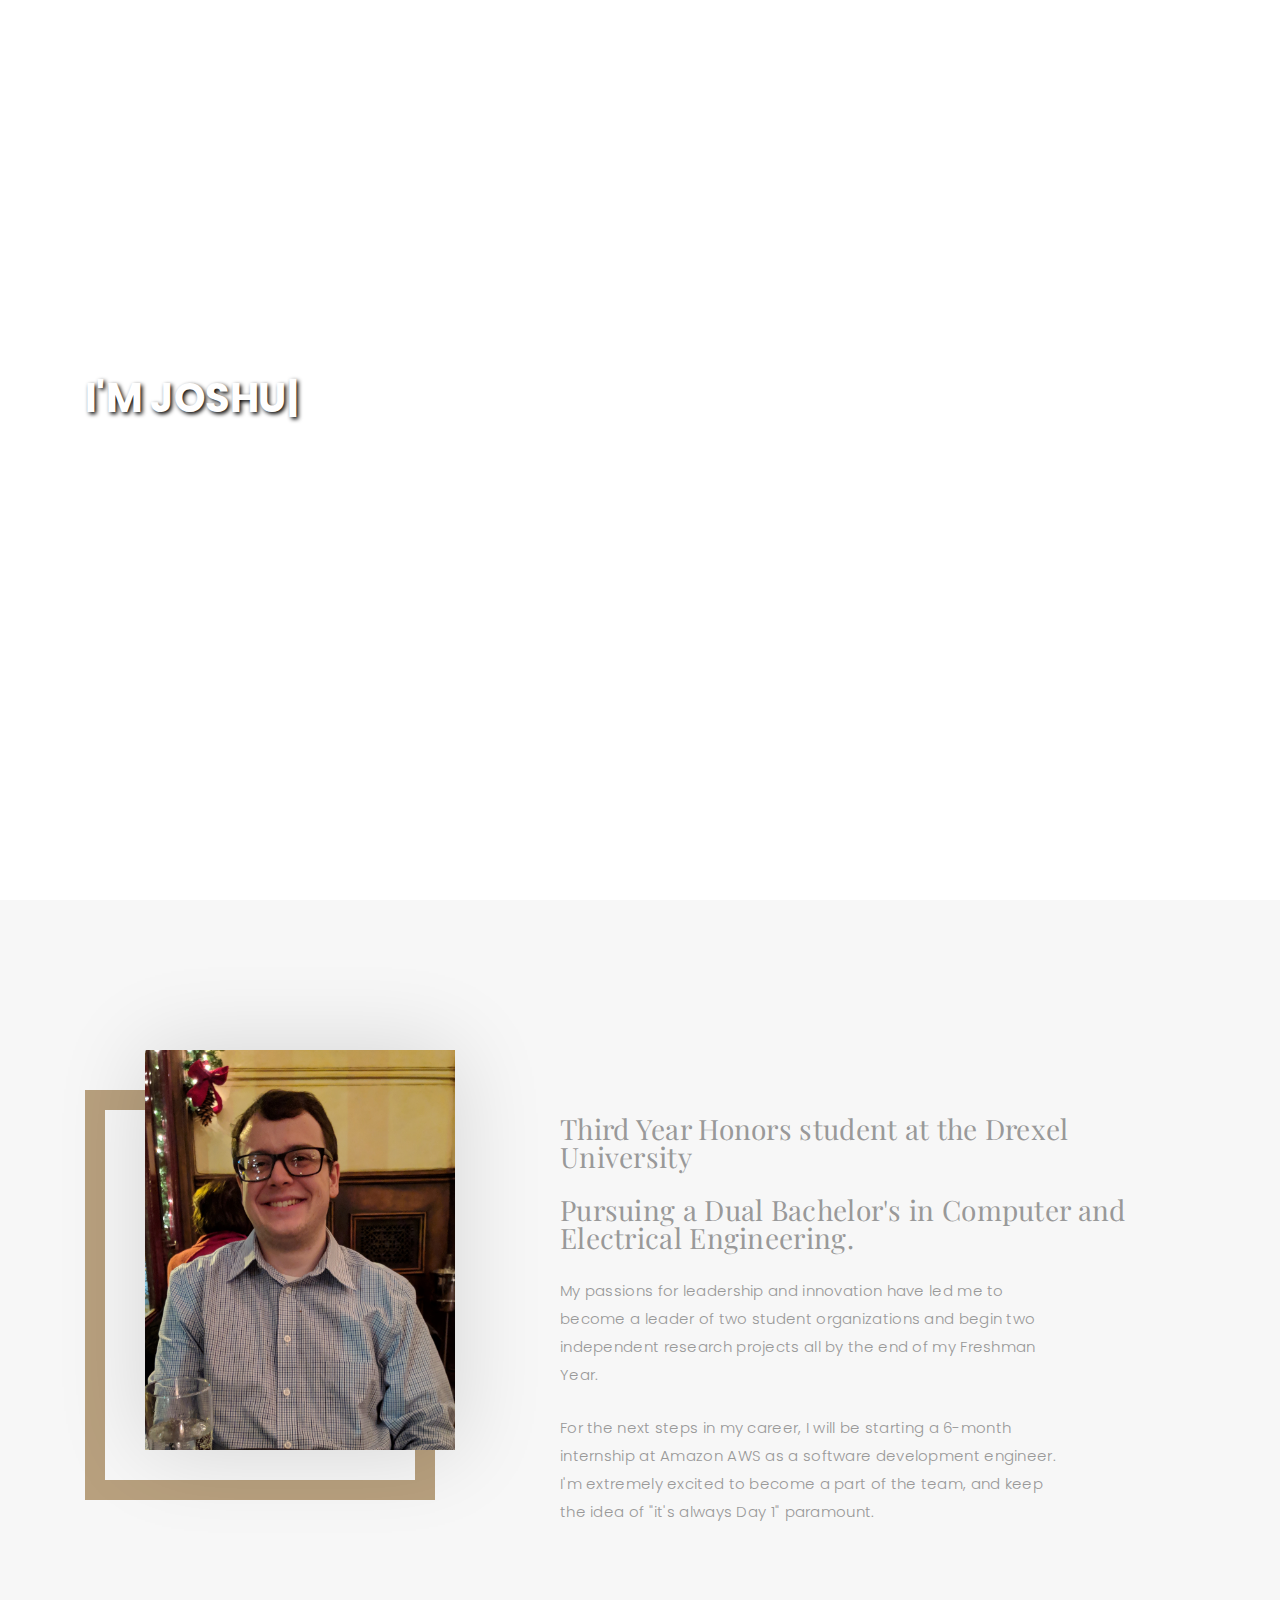
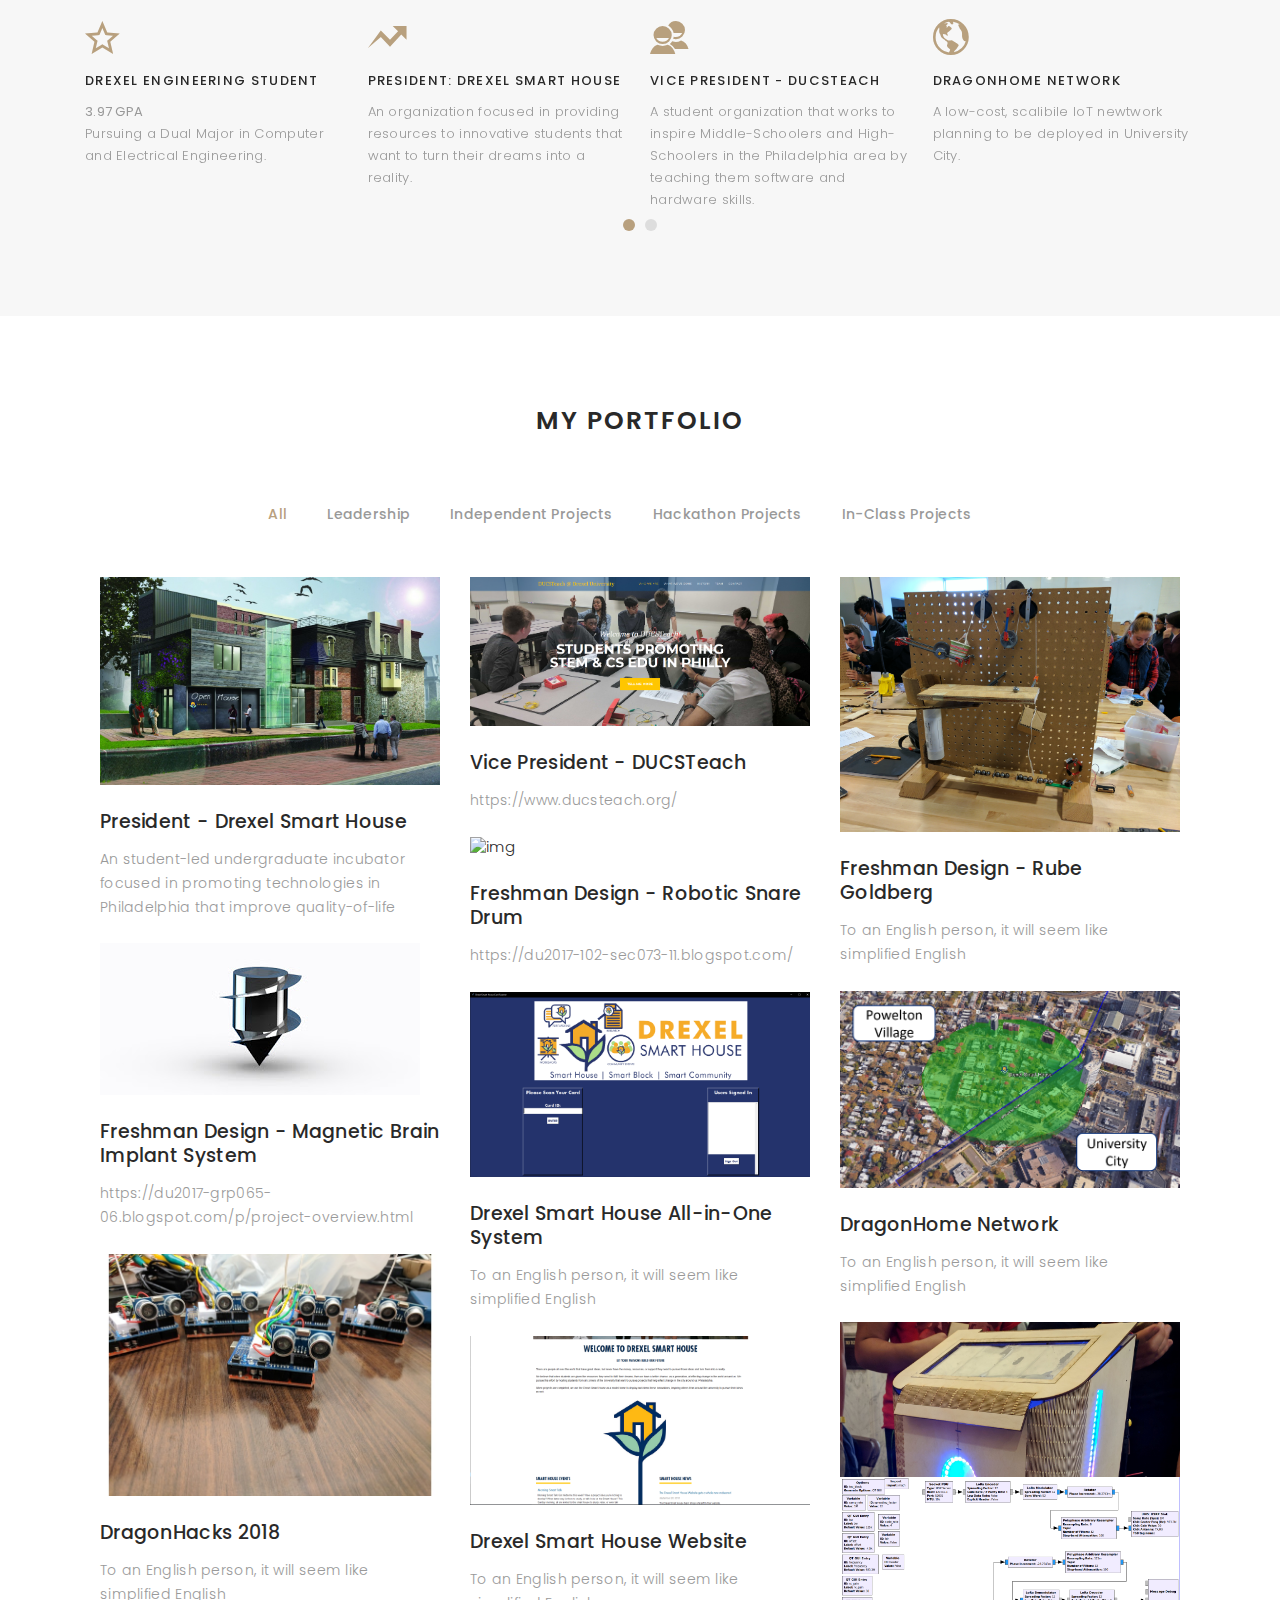
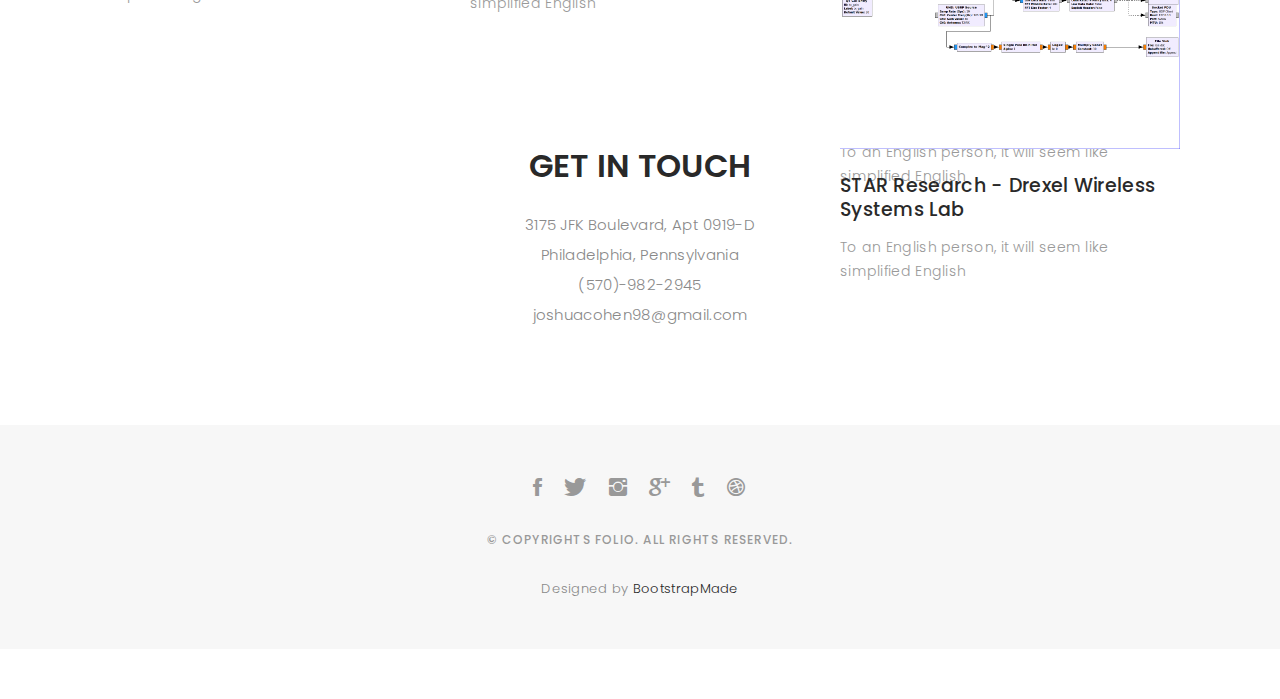
==== index.html @ a45c06d8 "Adding homepage and content" ====
<!DOCTYPE html>
<html lang="en">

<head>
  <!-- meta -->
  <meta charset="utf-8">
  <meta content="width=device-width, initial-scale=1.0" name="viewport">

  <title>Joshua Gabriel Cohen</title>
  <meta content="" name="keywords">
  <meta content="" name="description">

  <!-- Google Fonts -->
  <link href="https://fonts.googleapis.com/css?family=Poppins:300,300i,400,400i,500,500i,600,600i,700,700i|Playfair+Display:400,400i,700,700i,900,900i"
    rel="stylesheet">

  <!-- Bootstrap CSS File -->
  <link href="lib/bootstrap/css/bootstrap.min.css" rel="stylesheet">

  <!-- Libraries CSS Files -->
  <link href="lib/ionicons/css/ionicons.min.css" rel="stylesheet">
  <link href="lib/owlcarousel/assets/owl.carousel.min.css" rel="stylesheet">
  <link href="lib/magnific-popup/magnific-popup.css" rel="stylesheet">
  <link href="lib/hover/hover.min.css" rel="stylesheet">

  <!-- Main Stylesheet File -->
  <link href="css/style.css" rel="stylesheet">

  <!-- Responsive css -->
  <link href="css/responsive.css" rel="stylesheet">

  <!-- Favicon -->
  <link rel="shortcut icon" href="images/circle_profile.png">

  <!-- =======================================================
    Theme Name: Folio
    Theme URL: https://bootstrapmade.com/folio-bootstrap-portfolio-template/
    Author: BootstrapMade.com
    Author URL: https://bootstrapmade.com
  ======================================================= -->
</head>

<body>

  <!-- start section navbar -->
  <nav id="main-nav">
    <div class="row">
      <div class="container">

        <div class="logo">
          <a href="index.html"><img src="images/circle_profile.png" alt="logo"></a>
        </div>

        <div class="responsive"><i data-icon="m" class="ion-navicon-round"></i></div>

        <ul class="nav-menu list-unstyled">
          <li><a href="#header" class="smoothScroll">Home</a></li>
          <li><a href="#about" class="smoothScroll">About</a></li>
          <li><a href="#portfolio" class="smoothScroll">Portfolio</a></li>
          <li><a href="#contact" class="smoothScroll">Contact</a></li>
        </ul>

      </div>
    </div>
  </nav>
  <!-- End section navbar -->


  <!-- start section header -->
  <div id="header" class="home">

    <div class="container">
      <div class="header-content">
        <h1>I'm <span class="typed"></span></h1>
        <p>leader, developer, entrepreneur</p>

        <ul class="list-unstyled list-social">
          <li><a href="https://www.linkedin.com/in/joshuacohen98/"><i class="ion-social-linkedin"></i></a></li>
          <li><a href="https://github.com/jcohen98"><i class="ion-social-github"></i></a></li>
          <li><a href="https://github.com/DrexelSmartHouse"><i class="ion-social-github-outline"></i></a></li>
        </ul>
      </div>
    </div>
  </div>
  <!-- End section header -->


  <!-- start section about us -->
  <div id="about" class="paddsection">
    <div class="container">
      <div class="row justify-content-between">

        <div class="col-lg-4 ">
          <div class="div-img-bg">
            <div class="about-img">
              <img src="images/about.jpg" class="img-responsive" alt="me">
            </div>
          </div>
        </div>

        <div class="col-lg-7">
          <div class="about-descr">

            <p class="p-heading">Third Year Honors student at the Drexel University</p>
            <p class="p-heading">Pursuing a Dual Bachelor's in Computer and Electrical Engineering. </p>
            <p class="separator">My passions for leadership and innovation have led me to become a leader of
              two student organizations and begin two independent research
              projects all by the end of my Freshman Year. </p>
            <p class="separator">For the next steps in my career, I will be starting a 6-month internship at Amazon AWS
              as a software development engineer. I'm extremely excited to become a part of the team, and keep the idea
              of "it's always Day 1" paramount.</p>

          </div>
        </div>
      </div>
    </div>
  </div>
  <!-- end section about us -->


  <!-- start section services -->
  <div id="services">
    <div class="container">

      <div class="services-carousel owl-theme">

        <div class="services-block">

          <i class="ion-android-star-outline"></i>
          <span>Drexel Engineering Student</span>
          <p class="separator"><strong>3.97 GPA</strong></p>
          <p class="separator">Pursuing a Dual Major in Computer and Electrical Engineering.</p>

        </div>

        <div class="services-block">

          <i class="ion-arrow-graph-up-right"></i>
          <span>President: Drexel Smart House</span>
          <p class="separator">An organization focused in providing resources to innovative students that want to turn
            their dreams into a reality. </p>

        </div>

        <div class="services-block">

          <i class="ion-android-contacts"></i>
          <span>Vice President - DUCSTeach</span>
          <p class="separator">A student organization that works to inspire Middle-Schoolers and High-Schoolers in the
            Philadelphia area by teaching them software and hardware skills.</p>

        </div>

        <div class="services-block">

          <i class="ion-android-globe"></i>
          <span>DragonHome Network</span>
          <p class="separator">A low-cost, scalibile IoT newtwork planning to be deployed in University City.</p>

        </div>

        <div class="services-block">

          <i class="ion-android-cloud-outline"></i>
          <span>Next Co-op: Amazon AWS</span>
          <p class="separator">Over the next six months, I plan to work on tools and services at Amazon AWS.</p>

        </div>



        <div class="services-block">

          <i class="ion-android-call"></i>
          <span>Past Co-op: Comcast</span>
          <p class="separator">I worked at Comcast Smart Network Platform as a Software Development and Automation
            Engineer for my first co-op experience.</p>

        </div>

      </div>

    </div>

  </div>
  <!-- end section services -->


  <!-- start section portfolio -->
  <div id="portfolio" class="text-left paddsection">

    <div class="container">
      <div class="section-title text-center">
        <h2>My Portfolio</h2>
      </div>
    </div>

    <div class="container">
      <div class="row">
        <div class="col-md-12">

          <div class="portfolio-list text-center">

            <ul class="nav list-unstyled" id="portfolio-flters">
              <li class="filter filter-active" data-filter=".all">all</li>
              <li class="filter" data-filter=".leadership">leadership</li>
              <li class="filter" data-filter=".independent">independent projects</li>
              <li class="filter" data-filter=".hackathon">hackathon projects</li>
              <li class="filter" data-filter=".inclass">in-class projects</li>
            </ul>

          </div>
        </div>
      </div>
    </div>
    <div class="container">
      <div class="journal-block jblock">
        <div class="grid-sizer col-lg-4"></div>
        <div class="col-lg-4 jinfo leadership all">
          <div class="journal-info">
            <a href="portfolio/blog-single.html"><img src="images/portfolio/dshouse_vision.jpg" class="img-responsive" alt="img"></a>

            <div class="journal-txt">
              <h4><a href="blog-single.html">President - Drexel Smart House</a></h4>
              <p class="separator">An student-led undergraduate incubator focused in promoting technologies in
                Philadelphia that improve quality-of-life
              </p>
            </div>
          </div>
        </div>
        <div class="col-lg-4 jinfo leadership all">
          <div class="journal-info">
            <a href="blog-single.html"><img src="images/portfolio/ducsteach.png" class="img-responsive" alt="img"></a>

            <div class="journal-txt">
              <h4><a href="#blog-single.html">Vice President - DUCSTeach</a></h4>
              <p class="separator">https://www.ducsteach.org/
              </p>
            </div>
          </div>
        </div>
        <div class="col-lg-4 jinfo inclass all">
          <div class="journal-info">
            <a href="blog-single.html"><img src="images/portfolio/rube_goldberg.jpg" class="img-responsive" alt="img"></a>

            <div class="journal-txt">
              <h4><a href="blog-single.html">Freshman Design - Rube Goldberg</a></h4>
              <p class="separator">To an English person, it will seem like simplified English
              </p>
            </div>
          </div>
        </div>
        <div class="col-lg-4 jinfo inclass all">
          <div class="journal-info">
            <a href="blog-single.html"><img src="images/portfolio/drexel_drum.jpg" class="img-responsive" alt="img"></a>

            <div class="journal-txt">
              <h4><a href="#blog-single.html">Freshman Design - Robotic Snare Drum</a></h4>
              <p class="separator">https://du2017-102-sec073-11.blogspot.com/
              </p>
            </div>
          </div>
        </div>
        <div class="col-lg-4 jinfo inclass all">
          <div class="journal-info">
            <a href="blog-single.html"><img src="images/portfolio/mag_implant.jpg" class="img-responsive" alt="img"></a>

            <div class="journal-txt">
              <h4><a href="blog-single.html">Freshman Design - Magnetic Brain Implant System</a></h4>
              <p class="separator">https://du2017-grp065-06.blogspot.com/p/project-overview.html
              </p>
            </div>
          </div>
        </div>
        <div class="col-lg-4 jinfo independent all">
          <div class="journal-info">
            <a href="blog-single.html"><img src="images/portfolio/dhome_network.png" class="img-responsive" alt="img"></a>

            <div class="journal-txt">
              <h4><a href="blog-single.html">DragonHome Network</a></h4>
              <p class="separator">To an English person, it will seem like simplified English
              </p>
            </div>
          </div>
        </div>
        <div class="col-lg-4 jinfo independent all">
          <div class="journal-info">
            <a href="blog-single.html"><img src="images/portfolio/dsh_system.png" class="img-responsive" alt="img"></a>

            <div class="journal-txt">
              <h4><a href="blog-single.html">Drexel Smart House All-in-One System</a></h4>
              <p class="separator">To an English person, it will seem like simplified English
              </p>
            </div>
          </div>
        </div>
        <div class="col-lg-4 jinfo hackathon independent all">
          <div class="journal-info">
            <a href="blog-single.html"><img src="images/portfolio/sight_unseen.jpg" class="img-responsive" alt="img"></a>

            <div class="journal-txt">
              <h4><a href="blog-single.html">DragonHacks 2018</a></h4>
              <p class="separator">To an English person, it will seem like simplified English
              </p>
            </div>
          </div>
        </div>
        <div class="col-lg-4 jinfo hackathon independent all">
          <div class="journal-info">
            <a href="blog-single.html"><img src="images/portfolio/backpak.jpg" class="img-responsive" alt="img"></a>

            <div class="journal-txt">
              <h4><a href="blog-single.html">PennApps 2018</a></h4>
              <p class="separator">To an English person, it will seem like simplified English
              </p>
            </div>
          </div>
        </div>
        <div class="col-lg-4 jinfo independent all">
          <div class="journal-info">
            <a href="blog-single.html"><img src="images/portfolio/dsh_website.png" class="img-responsive" alt="img"></a>

            <div class="journal-txt">
              <h4><a href="blog-single.html">Drexel Smart House Website</a></h4>
              <p class="separator">To an English person, it will seem like simplified English
              </p>
            </div>
          </div>
        </div>
        <div class="col-lg-4 jinfo independent all">
          <div class="journal-info">
            <a href="blog-single.html"><img src="images/portfolio/gnuradio.png" class="img-responsive" alt="img"></a>

            <div class="journal-txt">
              <h4><a href="blog-single.html">STAR Research - Drexel Wireless Systems Lab</a></h4>
              <p class="separator">To an English person, it will seem like simplified English
              </p>
            </div>
          </div>
        </div>
      </div>
    </div>
    <!-- End section portfolio -->

    <!-- start sectoion contact -->
    <div id="contact" class="paddsection">
      <div class="container">
        <div class="row">
          <div class="col-lg-12">
            <div class="contact-contact text-center">

              <h2 class="mb-30">GET IN TOUCH</h2>

              <ul class="contact-details">
                <li><span>3175 JFK Boulevard, Apt 0919-D</span></li>
                <li><span>Philadelphia, Pennsylvania</span></li>
                <li><span>(570)-982-2945</span></li>
                <li><span>joshuacohen98@gmail.com</span></li>
              </ul>

            </div>
          </div>
        </div>
      </div>
    </div>
    <!-- start sectoion contact -->


    <!-- start section footer -->
    <div id="footer" class="text-center">
      <div class="container">
        <div class="socials-media text-center">

          <ul class="list-unstyled">
            <li><a href="#"><i class="ion-social-facebook"></i></a></li>
            <li><a href="#"><i class="ion-social-twitter"></i></a></li>
            <li><a href="#"><i class="ion-social-instagram"></i></a></li>
            <li><a href="#"><i class="ion-social-googleplus"></i></a></li>
            <li><a href="#"><i class="ion-social-tumblr"></i></a></li>
            <li><a href="#"><i class="ion-social-dribbble"></i></a></li>
          </ul>

        </div>

        <p>&copy; Copyrights Folio. All rights reserved.</p>

        <div class="credits">
          <!--
          All the links in the footer should remain intact.
          You can delete the links only if you purchased the pro version.
          Licensing information: https://bootstrapmade.com/license/
          Purchase the pro version with working PHP/AJAX contact form: https://bootstrapmade.com/buy/?theme=Folio
        -->
          Designed by <a href="https://bootstrapmade.com/">BootstrapMade</a>
        </div>

      </div>
    </div>
    <!-- End section footer -->

    <!-- JavaScript Libraries -->
    <script src="lib/jquery/jquery.min.js"></script>
    <script src="lib/jquery/jquery-migrate.min.js"></script>
    <script src="lib/bootstrap/js/bootstrap.bundle.min.js"></script>
    <script src="lib/typed/typed.js"></script>
    <script src="lib/owlcarousel/owl.carousel.min.js"></script>
    <script src="lib/magnific-popup/magnific-popup.min.js"></script>
    <script src="lib/isotope/isotope.pkgd.min.js"></script>

    <!-- Contact Form JavaScript File -->
    <script src="contactform/contactform.js"></script>

    <!-- Template Main Javascript File -->
    <script src="js/main.js"></script>

</body>

</html>
---- css/style.css ----
/*
  Theme Name: Folio
  Theme URL: https://bootstrapmade.com/folio-bootstrap-portfolio-template/
  Author: BootstrapMade.com
  Author URL: https://bootstrapmade.com
*/

/*  General Styling
/*-----------------------------------------------------------------------------------*/

body {
  background: #ffffff;
  color: #898989;
  font-family: 'Poppins', helvetica;
  font-size: 15px;
  font-weight: 300;
  line-height: 20px;
  letter-spacing: 0.02em;
  overflow-x: hidden;
  margin: 0 auto;
  padding: 0;
  -moz-box-sizing: border-box;
  -ms-box-sizing: border-box;
  -o-box-sizing: border-box;
  -webkit-box-sizing: border-box;
  box-sizing: border-box;
}

h1, h2, h3, h4, h5, h6 {
  margin: 0;
}

h2 {
  color: #292929;
  font-weight: 600;
}

h4 {
  color: #292929;
  font-size: 14px;
  font-weight: 600;
}

a {
  color: #292929;
  text-decoration: none !important;
  -moz-transition: all 0.5s ease-in-out 0s;
  -ms-transition: all 0.5s ease-in-out 0s;
  -o-transition: all 0.5s ease-in-out 0s;
  -webkit-transition: all 0.5s ease-in-out 0s;
  transition: all 0.5s ease-in-out 0s;
}

a:hover {
  -moz-transition: all 0.5s ease-in-out 0s;
  -ms-transition: all 0.5s ease-in-out 0s;
  -o-transition: all 0.5s ease-in-out 0s;
  -webkit-transition: all 0.5s ease-in-out 0s;
  transition: all 0.5s ease-in-out 0s;
}

a:hover, a:focus {
  color: #b8a07e;
  text-decoration: underline;
}

nav ul li a {
  padding: 2px 0 0 0;
  position: relative;
  display: block;
  font-size: 12px;
  color: #999999;
  letter-spacing: 0.1em;
  font-weight: 500;
  line-height: 14px;
  text-transform: uppercase;
  -moz-transition: all 0.5s ease-in-out 0s;
  -ms-transition: all 0.5s ease-in-out 0s;
  -o-transition: all 0.5s ease-in-out 0s;
  -webkit-transition: all 0.5s ease-in-out 0s;
  transition: all 0.5s ease-in-out 0s;
}

p {
  margin: 25px 0;
  padding: 0;
  font-size: 15px;
  color: #999999;
  line-height: 28px;
}

::-moz-selection {
  background: #b8a07e;
  color: #fff;
}

::selection {
  background: #b8a07e;
  color: #fff;
}

.btn {
  background: #333;
  border: medium none;
  border-radius: 0;
  color: #fff;
  font-size: 12px;
  height: 50px;
  line-height: 50px;
  padding: 0 30px;
  text-transform: uppercase;
}

.btn:hover, .btn:focus {
  color: #fff;
}

.padDiv {
  padding: 30px 20px;
}

.section-title {
  margin-bottom: 70px;
}

.section-title h2 {
  font-size: 25px;
  letter-spacing: 2px;
  text-transform: uppercase;
}

.form-control {
  background-color: transparent;
  border: 1px solid #999;
  border-radius: 0;
  color: #999999;
  font-size: 12px;
  font-weight: 500;
  height: 50px;
  letter-spacing: 0.1em;
  padding-left: 10px;
  margin: 0 0 25px 0;
  line-height: 14px;
  text-transform: uppercase;
}

.form-control:focus {
  box-shadow: none;
  outline: 0 none;
}

.paddsection {
  padding-top: 90px;
  padding-bottom: 90px;
}

.paddsections {
  padding-top: 90px;
  padding-bottom: 90px !important;
}

.hvr-shutter-in-horizontal::before {
  background: #333;
}

.hvr-shutter-in-horizontal:hover {
  background: #b8a07e;
}

.mb-30 {
  margin-bottom: 30px;
}

/*-----------------------------------------------------------------------------------*/
/*  Navbar Top
/*-----------------------------------------------------------------------------------*/

nav {
  position: fixed;
  background: #fff;
  z-index: 1000;
  width: 100%;
  padding: 20px;
  display: none;
  -webkit-box-shadow: 0px 2px 92px 0px rgba(0, 0, 0, 0.18);
  -moz-box-shadow: 0px 2px 92px 0px rgba(0, 0, 0, 0.18);
  box-shadow: 0px 2px 92px 0px rgba(0, 0, 0, 0.18);
}

.nav-menu {
  float: right;
  line-height: 32px;
  margin-bottom: 0;
  padding-top: 16px;
}

nav ul li {
  float: left;
  margin-right: 15px;
  font-family: 'Poppins', sans-serif;
  font-size: 14px;
  margin-left: 40px;
}

nav ul li a {
  padding: 2px 0 0 0;
  position: relative;
  display: block;
  font-size: 14px;
  color: #999999;
  font-family: 'Poppins', helvetica;
  font-weight: 500;
  line-height: 16px;
  text-transform: uppercase;
  letter-spacing: 0.02em;
  text-transform: capitalize;
}

.logo {
  float: left;
}

.logo img {
  width: 50px;
  height: 50px;
}

.responsive {
  display: none;
  font-size: 23px;
}

.active {
  color: #afafaf;
}

/*----------------------------------------------------------------------------------*/
/*  Header
/*-----------------------------------------------------------------------------------*/

#header {
  background: url("../images/luncheon1.jpg") repeat scroll center center / cover;
  height: 100vh;
  width: 100%;
}


#header .header-content {
  height: 100vh;
  text-align: left;
  width: 100%;
  display: flex;
  justify-content: center;
  flex-direction: column;
}

.header-content h1 {
  font-size: 40px;
  font-weight: 700;
  margin-bottom: 10px;
  text-transform: uppercase;
  color: #fff;
  text-shadow: 2px 2px 4px #000000;
}

.header-content p {
  font-size: 13px;
  letter-spacing: 5px;
  margin-top: 0;
  margin-bottom: 30px;
  text-transform: capitalize;
  color: #fff;
  font-weight: 500;
}

.header-content .list-social li {
  float: left;
  margin-right: 20px;
}

.header-content .list-social li i {
  color: #fff;
  font-size: 15px;
}

/*-----------------------------------------------------------------------------------*/
/*  Aout-us
/*-----------------------------------------------------------------------------------*/

#about {
  width: 100%;
  height: auto;
  background: #f7f7f7;
  padding-top: 190px;
}

#about .div-img-bg {
  padding-bottom: 30px;
  border: 20px solid #b8a07e;
}

#about .div-img-bg .about-img img {
  width: 100%;
  box-shadow: 0px 0px 85px 0px rgba(0, 0, 0, 0.14);
  margin-top: -60px;
  margin-left: 40px;
  height: 400px;
  object-fit: cover;
}

#about .about-descr .p-heading {
  font-family: 'Playfair Display', serif;
  font-size: 28px;
  text-align: left;
}

#about .about-descr .separator {
  max-width: 80%;
  margin-bottom: 0;
  text-align: left;
}

/*-----------------------------------------------------------------------------------*/
/*   Services
/*-----------------------------------------------------------------------------------*/

#services {
  background: #f7f7f7;
  position: relative;
  padding-bottom: 80px;
}

.owl-item {
  float: left;
}
.services-block span {
  margin: 10px 0;
  position: relative;
  font-size: 13px;
  color: #292929;
  letter-spacing: 0.1em;
  font-weight: 500;
  text-transform: uppercase;
  display: block;
}

.services-block .separator {
  margin: 0;
  font-size: 13px;
  line-height: 22px;
}

.services-block i {
  font-size: 44px;
  color: #b8a07e;
  line-height: 44px;
}


.services-carousel  .owl-stage-outer {
  overflow: hidden;
}

.services-carousel .owl-dots {
  margin-top: 5px;
  text-align: center;
}

.services-carousel .owl-dot {
  display: inline-block;
  margin: 0 5px;
  width: 12px !important;
  height: 12px !important;
  border-radius: 50%;
  border: 0;
  padding: 0 !important;
  background-color: #ddd;
  cursor: pointer;
}

.services-carousel .owl-dot.active {
  background-color: #b8a07e;
}

.owl-nav {
  display: none;
}


/*-----------------------------------------------------------------------------------*/
/*  Portfolio
/*-----------------------------------------------------------------------------------*/

#portfolio {
  position: relative;
  padding-bottom: 50px;
}

#portfolio .portfolio-list {
  margin-bottom: 50px;
}

#portfolio .portfolio-list .nav {
  display: inline-block;
  margin: 0;
}

#portfolio .portfolio-list .nav li {
  margin: 0 40px 0 0;
  float: left;
  font-size: 14px;
  color: #999999;
  line-height: 16px;
  cursor: pointer;
  font-family: 'Poppins', helvetica;
  font-weight: 500;
  letter-spacing: 0.02em;
  text-transform: capitalize;
  -moz-transition: all 0.5s ease-in-out 0s;
  -ms-transition: all 0.5s ease-in-out 0s;
  -o-transition: all 0.5s ease-in-out 0s;
  -webkit-transition: all 0.5s ease-in-out 0s;
  transition: all 0.5s ease-in-out 0s;
}

#portfolio .portfolio-list .nav li:hover, #portfolio .portfolio-list .nav li.filter-active  {
  color: #b8a07e;
  -moz-transition: all 0.5s ease-in-out 0s;
  -ms-transition: all 0.5s ease-in-out 0s;
  -o-transition: all 0.5s ease-in-out 0s;
  -webkit-transition: all 0.5s ease-in-out 0s;
  transition: all 0.5s ease-in-out 0s;
}

#portfolio .portfolio-container {
  display: inline-block;
  margin-bottom: 50px;
  width: 100%;
}

.portfolio-thumbnail {
  margin-bottom: 30px;
  overflow: hidden;
  min-height: 260px;
}

.portfolio-thumbnail img {
  max-width: 100%;
}

/*-----------------------------------------------------------------------------------*/
/*  Journal
/*-----------------------------------------------------------------------------------*/

#journal,  #journal-blog {
  height: auto;
  width: 100%;
  background: #f7f7f7;
  padding-bottom: 60px;
  position: relative;
}

#journal-blog {
  background: #fff;
  padding-bottom: 30px;
}

#journal .journal-block {
  display: inline-block;
  height: auto;
  width: 100%;
}

#journal .journal-block .journal-info {
  position: relative;
}

.journal-block .journal-info img {
  max-width: 100%;
}

.journal-block .journal-info .journal-txt {
  padding: 25px 0px;
  position: relative;
}

.journal-block .journal-info .journal-txt h4 a {
  display: block;
  font-size: 19px;
  line-height: 24px;
  margin: 0 0 13px 0;
  font-weight: 500;
  color: #292929;
  -moz-transition: all 0.5s ease-in-out 0s;
  -ms-transition: all 0.5s ease-in-out 0s;
  -o-transition: all 0.5s ease-in-out 0s;
  -webkit-transition: all 0.5s ease-in-out 0s;
  transition: all 0.5s ease-in-out 0s;
}

.journal-block .journal-info .journal-txt h4 a:hover {
  color: #b8a07e;
  -moz-transition: all 0.5s ease-in-out 0s;
  -ms-transition: all 0.5s ease-in-out 0s;
  -o-transition: all 0.5s ease-in-out 0s;
  -webkit-transition: all 0.5s ease-in-out 0s;
  transition: all 0.5s ease-in-out 0s;
}

.journal-block .journal-info .journal-txt p {
  margin: 0;
  font-size: 14px;
  line-height: 24px;
}

/*-----------------------------------------------------------------------------------*/
/*  Contact
/*-----------------------------------------------------------------------------------*/

#contact {
  height: auto;
  width: 100%;
}

.contact-details {
  list-style: none;
  margin: 0;
  padding: 0;
}

.contact-details li {
  padding-bottom: 10px;
}

#contact input, #contact textarea {
  width: 100%;
}


#contact  #sendmessage {
  color: #18d26e;
  border: 1px solid #18d26e;
  display: none;
  text-align: center;
  padding: 15px;
  font-weight: 600;
  margin: 15px;
}

#contact  #errormessage {
  color: red;
  display: none;
  border: 1px solid red;
  text-align: center;
  padding: 15px;
  font-weight: 600;
  margin: 15px;
}

#contact #sendmessage.show, #contact #errormessage.show, #contact .show {
  display: block;
}

#contact .validation {
  color: red;
  display: none;
  margin: 0 0 20px;
  font-weight: 400;
  font-size: 13px;
}

/*-----------------------------------------------------------------------------------*/
/*  Footer
/*-----------------------------------------------------------------------------------*/

#footer {
  background: #f7f7f7;
  padding-top: 50px;
  padding-bottom: 50px;
}

#footer .socials-media {
  width: 100%;
}

#footer .socials-media ul {
  display: inline-block;
  float: none;
  margin: 0 0 20px 0;
}

#footer .socials-media ul li {
  float: left;
  margin-left: 10px;
  margin-right: 10px;
}

#footer .socials-media ul li a {
  font-size: 24px;
  color: #999;
  letter-spacing: 0.1em;
  font-weight: 500;
  background: transparent;
  text-transform: uppercase;
  -moz-transition: all 0.5s ease-in-out 0s;
  -ms-transition: all 0.5s ease-in-out 0s;
  -o-transition: all 0.5s ease-in-out 0s;
  -webkit-transition: all 0.5s ease-in-out 0s;
  transition: all 0.5s ease-in-out 0s;
}

#footer .socials-media ul li a:hover {
  color: #b8a07e;
  -moz-transition: all 0.5s ease-in-out 0s;
  -ms-transition: all 0.5s ease-in-out 0s;
  -o-transition: all 0.5s ease-in-out 0s;
  -webkit-transition: all 0.5s ease-in-out 0s;
  transition: all 0.5s ease-in-out 0s;
}

#footer p {
  font-size: 12px;
  letter-spacing: 0.1em;
  font-weight: 500;
  margin-top: 0;
  text-transform: uppercase;
}

.credits {
  font-size: 13px;
}
---- css/responsive.css ----
/** Width between 1200x to 0
 *  ~~~~~~~~~~~~~~~~~~~~~~~~~~~~~~~~~~~~
 */

@media (min-width: 1200px) {

}

/** Width between 992px to 1199px
 *  ~~~~~~~~~~~~~~~~~~~~~~~~~~~~~~~~~~~~
 */

@media (min-width: 992px) and (max-width: 1199px) {
  
}

/** Width between 768px to 991px
 *  ~~~~~~~~~~~~~~~~~~~~~~~~~~~~~~~~~~~~
 */

@media (min-width: 768px) and (max-width: 991px) {
  /* Navbar */
  nav {
    padding: 10px 15px;
  }
  .nav-menu {
    margin-top: 40px;
    display: none;
    float: none;
    width: 100%;
  }
  .nav-menu li {
    float: none;
    width: 100%;
    text-align: center;
    border-top: 1px solid #f7f7f7;
    line-height: 45px;
    margin-left: 0;
    padding-top: 10px;
    padding-bottom: 10px;
  }
  .responsive {
    float: right;
    padding-top: 15px;
    display: block;
  }
  /* About */
  .head-info .header-content .cmaster h1 {
    font-size: 32px;
  }
  #about .div-img-bg {
    padding: 0;
  }
  #about .div-img-bg .about-img img {
    margin-top: 0%;
    margin-left: calc(0% - 0px);
  }
  #about .about-descr .p-heading {
    font-size: 20px;
  }
  #about .about-descr .separator {
    max-width: 100%;
    margin-bottom: 0;
  }
  /* portfolio */
  #portfolio .portfolio-list .nav li {
    float: none;
    margin: 20px;
    display: inline-block;
  }
  /* journal */
  #journal .journal-block .journal-info {
    margin-bottom: 30px;
  }
  /* Contact */
  .contact-contact {
    margin-bottom: 30px;
  }
  /* Footer */
  #footer .socials-media ul li {
    margin-right: 0;
    margin-left: 0;
    float: none;
    display: inline-block;
  }
}

/** Width between 767px to 0
 *  ~~~~~~~~~~~~~~~~~~~~~~~~~~~~~~~~~~~~
 */

@media (max-width: 767px) {
  /* Navbar */
  nav {
    padding: 20px 15px;
  }
  .nav-menu {
    margin-top: 40px;
    display: none;
    float: none;
    width: 100%;
  }
  .nav-menu li {
    float: none;
    width: 100%;
    text-align: center;
    border-top: 1px solid #f7f7f7;
    line-height: 45px;
    margin-left: 0;
    padding-top: 10px;
    padding-bottom: 10px;
  }
  .responsive {
    float: right;
    padding-top: 15px;
    display: block;
  }
  /* About */
  .head-info .header-content h1 {
    font-size: 32px;
  }
  #about .div-img-bg {
    padding: 0;
  }
  #about .div-img-bg .about-img img {
    margin-top: 0%;
    margin-left: calc(0% - 0px);
  }
  #about .about-descr .p-heading {
    font-size: 20px;
  }
  #about .about-descr .separator {
    max-width: 100%;
    margin-bottom: 0;
  }
  /* portfolio */
  #portfolio .portfolio-list .nav li {
    float: none;
    margin: 20px;
    display: inline-block;
  }
  /* journal */
  #journal .journal-block .journal-info {
    margin-bottom: 30px;
  }
  /* Contact */
  .contact-contact {
    margin-bottom: 30px;
  }
  /* Footer */
  #footer .socials-media ul li {
    margin-right: 0;
    margin-left: 0;
    float: none;
    display: inline-block;
  }
}

/** Width between 600px to 0
 *  ~~~~~~~~~~~~~~~~~~~~~~~~~~~~~~~~~~~~
 */

@media (max-width: 600px) {
  /* Navbar */
  nav {
    padding: 20px 15px;
  }
  .nav-menu {
    margin-top: 40px;
    display: none;
    float: none;
    width: 100%;
  }
  .nav-menu li {
    float: none;
    width: 100%;
    text-align: center;
    border-top: 1px solid #f7f7f7;
    line-height: 45px;
    margin-left: 0;
    padding-top: 10px;
    padding-bottom: 10px;
  }
  .responsive {
    float: right;
    padding-top: 15px;
    display: block;
  }
  /* About */
  .head-info .header-content h1 {
    font-size: 32px;
  }
  #about .div-img-bg {
    padding: 0;
  }
  #about .div-img-bg .about-img img {
    margin-top: 0%;
    margin-left: calc(0% - 0px);
  }
  #about .about-descr .p-heading {
    font-size: 20px;
  }
  #about .about-descr .separator {
    max-width: 100%;
    margin-bottom: 0;
  }
  /* portfolio */
  #portfolio .portfolio-list .nav li {
    float: none;
    margin: 10px;
    display: inline-block;
  }
  /* journal */
  #journal .journal-block .journal-info {
    margin-bottom: 30px;
  }
  /* Contact */
  .contact-contact {
    margin-bottom: 30px;
  }
  /* Footer */
  #footer .socials-media ul li {
    margin-right: 0;
    margin-left: 0;
    float: none;
    display: inline-block;
  }
}

/** Width between 480px to 0
 *  ~~~~~~~~~~~~~~~~~~~~~~~~~~~~~~~~~~~~
 */

@media (max-width: 480px) {
  /* Navbar */
  nav {
    padding: 20px 15px;
  }
  .nav-menu {
    margin-top: 40px;
    display: none;
    float: none;
    width: 100%;
  }
  .nav-menu li {
    float: none;
    width: 100%;
    text-align: center;
    border-top: 1px solid #f7f7f7;
    line-height: 45px;
    margin-left: 0;
    padding-top: 10px;
    padding-bottom: 10px;
  }
  .responsive {
    float: right;
    padding-top: 15px;
    display: block;
  }
  /* About */
  .head-info .header-content h1 {
    font-size: 32px;
  }
  #about .div-img-bg {
    padding: 0;
  }
  #about .div-img-bg .about-img img {
    margin-top: 0%;
    margin-left: calc(0% - 0px);
  }
  #about .about-descr .p-heading {
    font-size: 20px;
  }
  #about .about-descr .separator {
    max-width: 100%;
    margin-bottom: 0;
  }
  /* portfolio */
  #portfolio .portfolio-list .nav li {
    float: none;
    margin: 20px;
  }
  /* journal */
  #journal .journal-block .journal-info {
    margin-bottom: 30px;
  }
  /* Contact */
  .contact-contact {
    margin-bottom: 30px;
  }
  /* Footer */
  #footer .socials-media ul li {
    margin-right: 0;
    margin-left: 0;
    float: none;
    display: inline-block;
  }
}

/** Width between 320px to 0
 *  ~~~~~~~~~~~~~~~~~~~~~~~~~~~~~~~~~~~~
 */

@media (max-width: 320px) {
  /* Navbar */
  nav {
    padding: 20px 15px;
  }
  .nav-menu {
    margin-top: 40px;
    display: none;
    float: none;
    width: 100%;
  }
  .nav-menu li {
    float: none;
    width: 100%;
    text-align: center;
    border-top: 1px solid #f7f7f7;
    line-height: 45px;
    margin-left: 0;
    padding-top: 10px;
    padding-bottom: 10px;
  }
  .responsive {
    float: right;
    padding-top: 15px;
    display: block;
  }
  /* About */
  .head-info .header-content h1 {
    font-size: 32px;
  }
  #about .div-img-bg {
    padding: 0;
  }
  #about .div-img-bg .about-img img {
    margin-top: 0%;
    margin-left: calc(0% - 0px);
  }
  #about .about-descr .p-heading {
    font-size: 20px;
  }
  #about .about-descr .separator {
    max-width: 100%;
    margin-bottom: 0;
  }
  /* portfolio */
  #portfolio .portfolio-list .nav li {
    float: none;
    margin: 20px;
  }
  /* journal */
  #journal .journal-block .journal-info {
    margin-bottom: 30px;
  }
  /* Contact */
  .contact-contact {
    margin-bottom: 30px;
  }
  /* Footer */
  #footer .socials-media ul li {
    margin-right: 0;
    margin-left: 0;
    float: none;
    display: inline-block;
  }
  /* Single page */
  .entry-comments-body span {
    display: inline-block;
    margin-right: 0;
  }
}
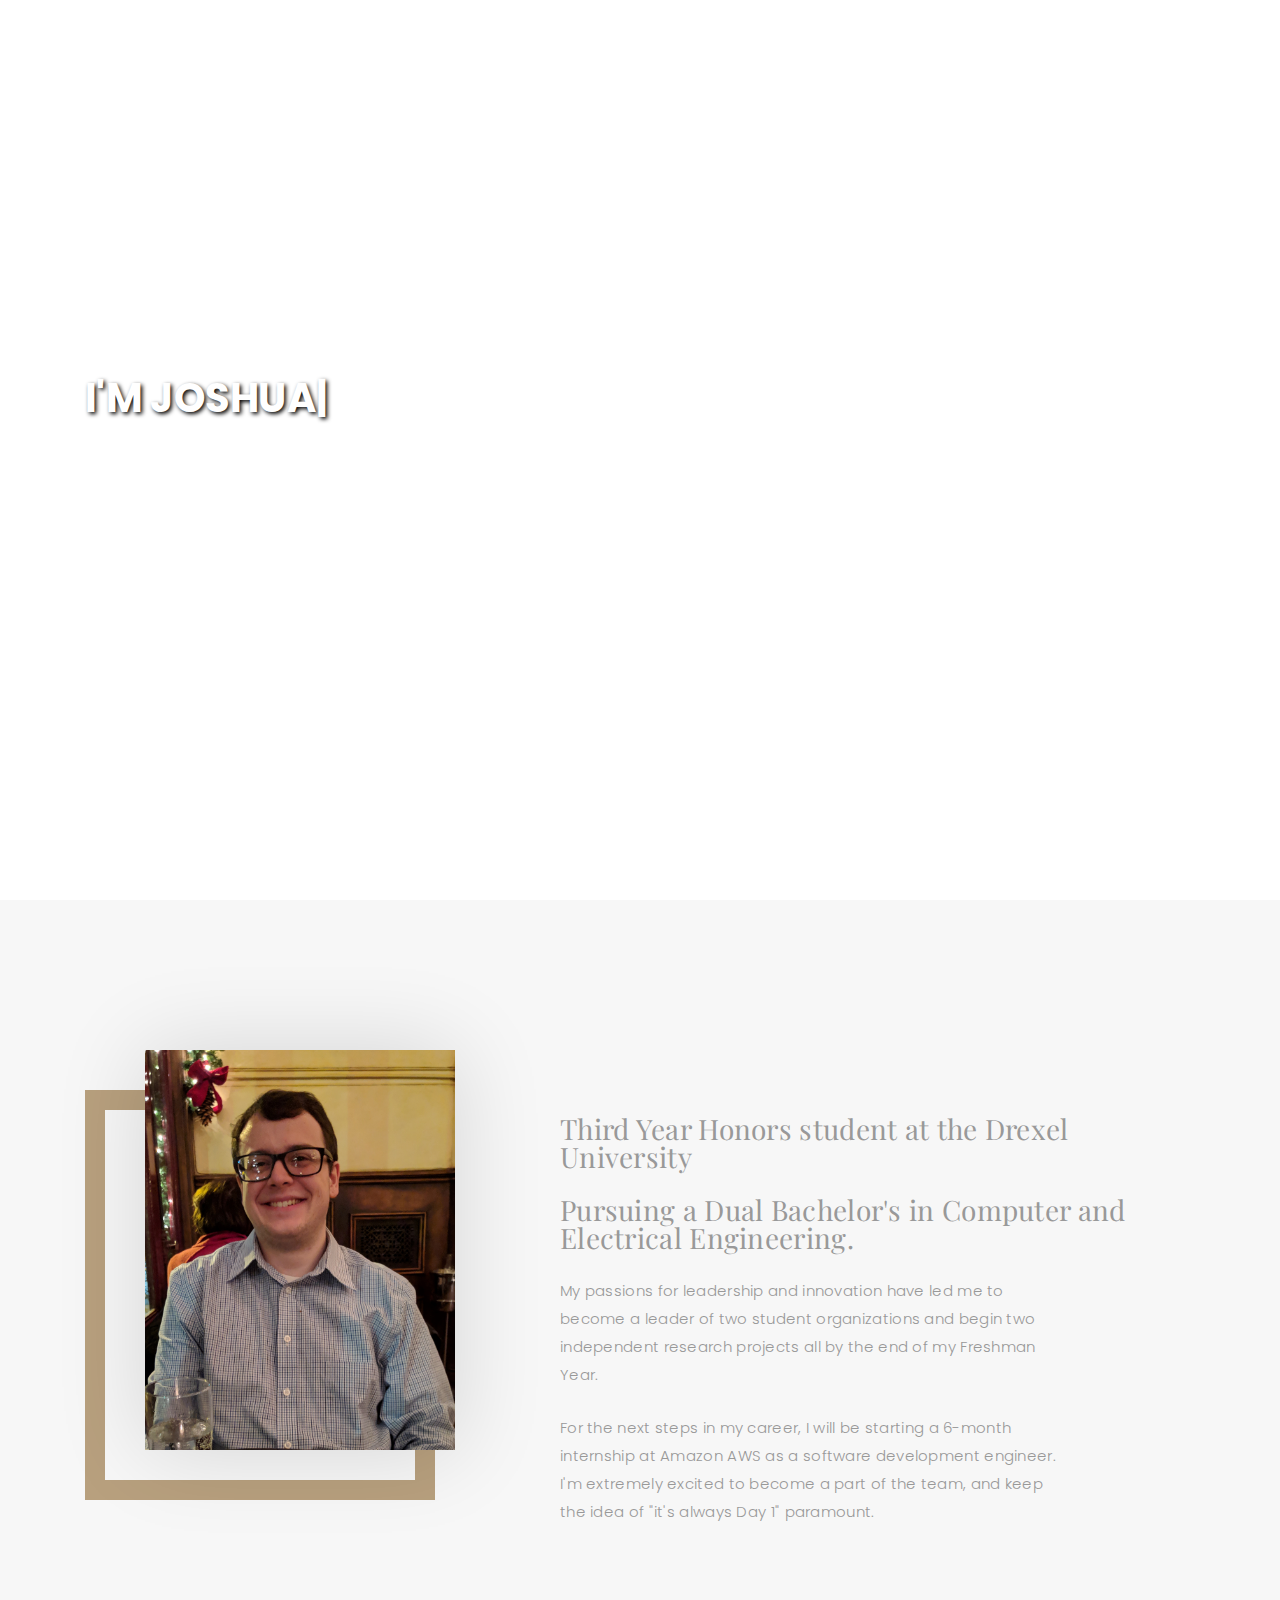
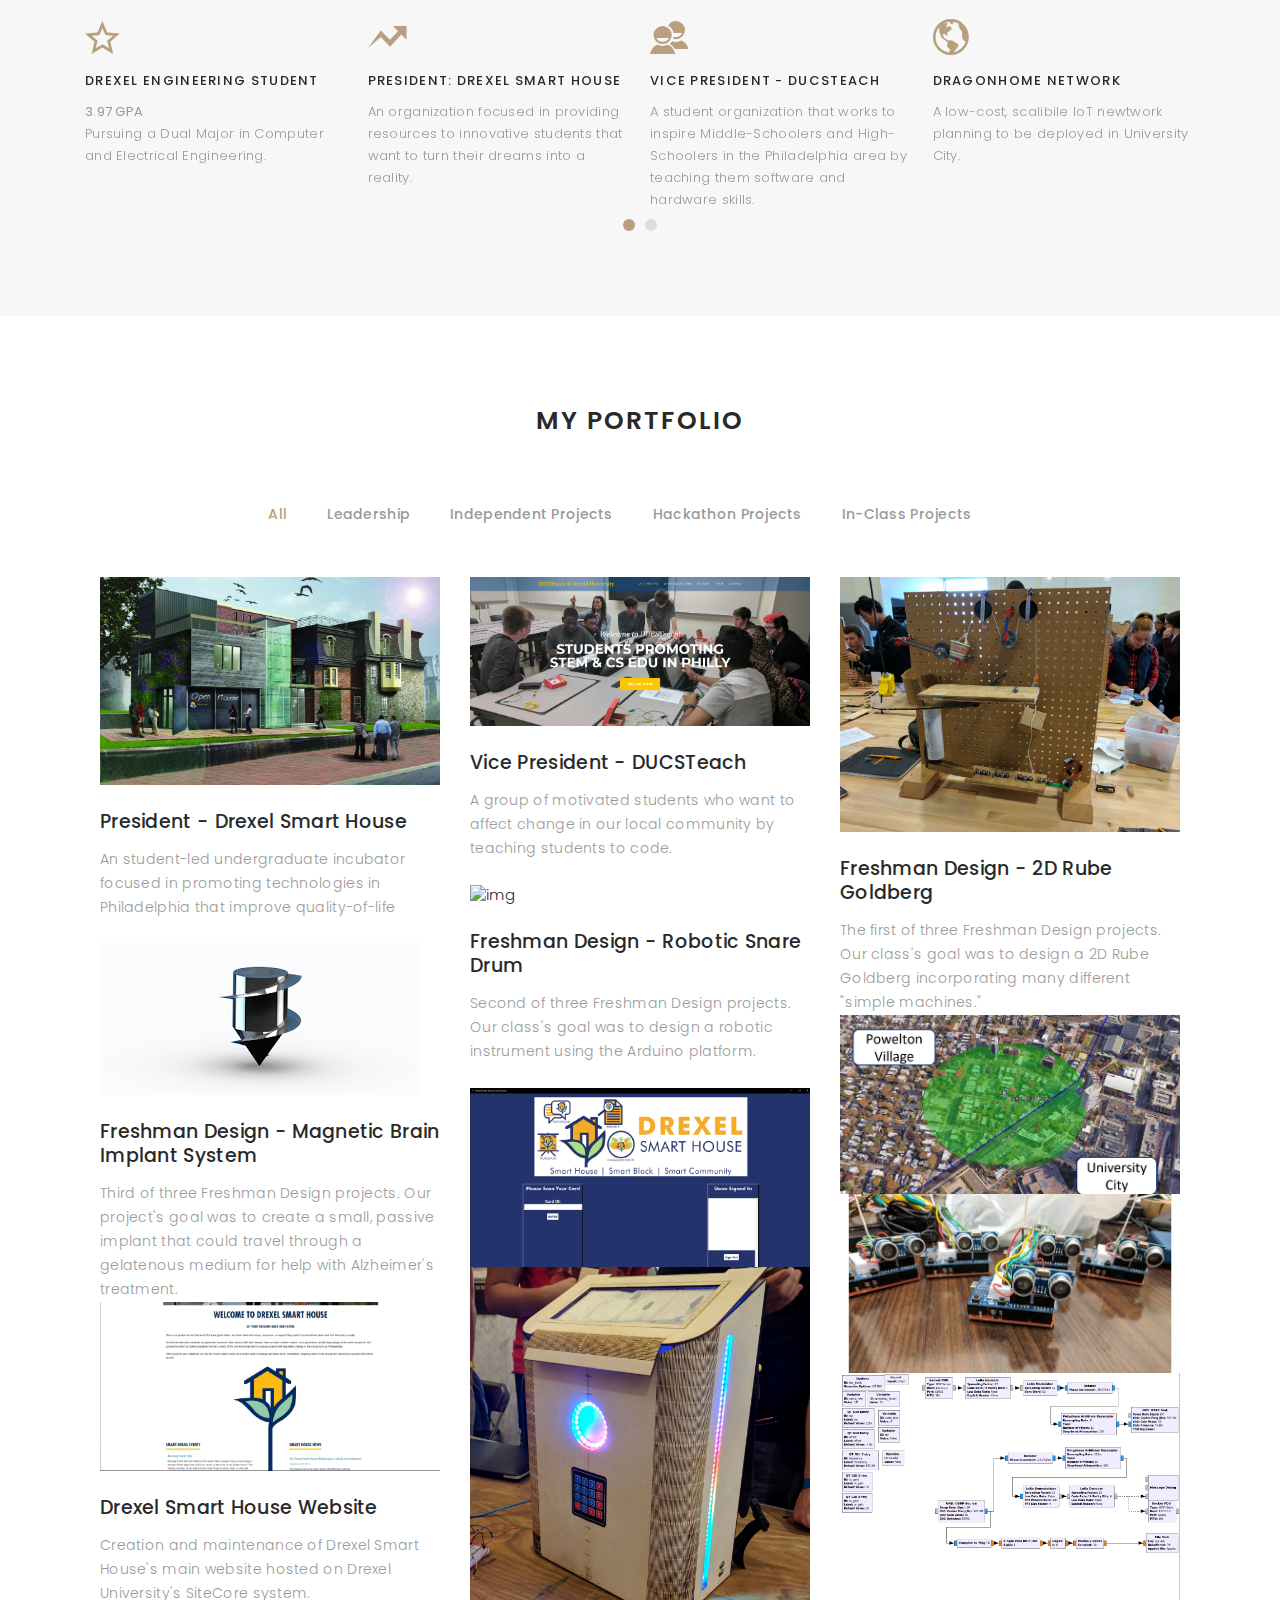
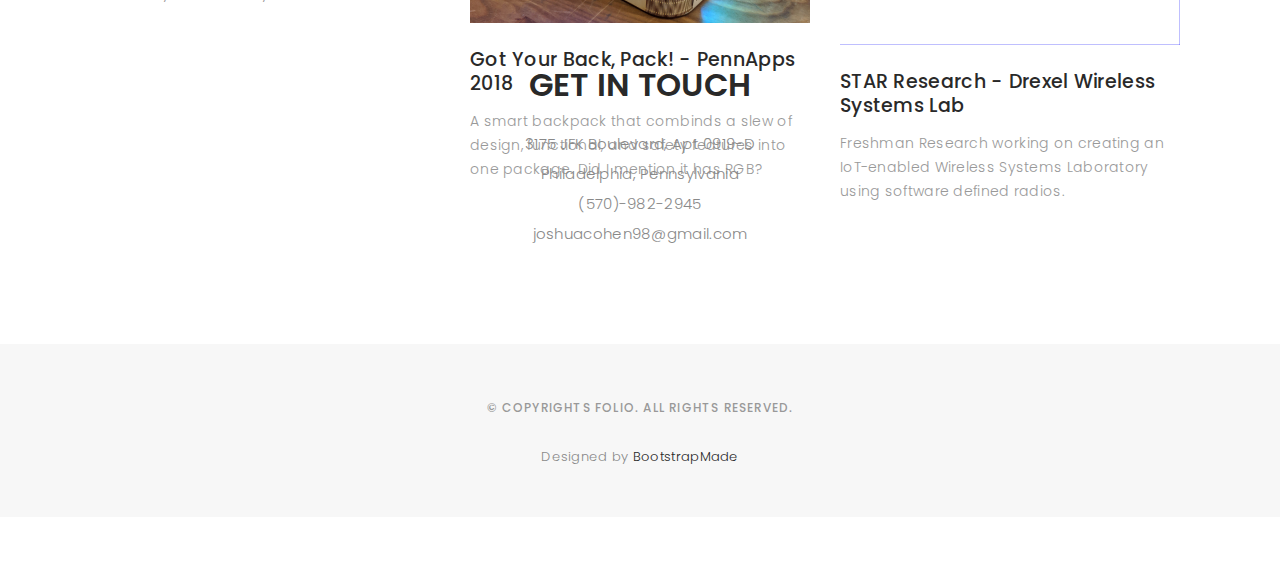
==== commit 50fdbfd6: "Updated README, added portfolio breakouts, updated front page project decriptions" ====
--- a/index.html
+++ b/index.html
@@ -218,10 +218,11 @@
         <div class="grid-sizer col-lg-4"></div>
         <div class="col-lg-4 jinfo leadership all">
           <div class="journal-info">
-            <a href="portfolio/blog-single.html"><img src="images/portfolio/dshouse_vision.jpg" class="img-responsive" alt="img"></a>
-
-            <div class="journal-txt">
-              <h4><a href="blog-single.html">President - Drexel Smart House</a></h4>
+            <a href="portfolio/drexelsmarthouse.html"><img src="images/portfolio/dshouse_vision.jpg" class="img-responsive"
+                alt="img"></a>
+
+            <div class="journal-txt">
+              <h4><a href="portfolio/drexelsmarthouse.html">President - Drexel Smart House</a></h4>
               <p class="separator">An student-led undergraduate incubator focused in promoting technologies in
                 Philadelphia that improve quality-of-life
               </p>
@@ -230,110 +231,123 @@
         </div>
         <div class="col-lg-4 jinfo leadership all">
           <div class="journal-info">
-            <a href="blog-single.html"><img src="images/portfolio/ducsteach.png" class="img-responsive" alt="img"></a>
-
-            <div class="journal-txt">
-              <h4><a href="#blog-single.html">Vice President - DUCSTeach</a></h4>
-              <p class="separator">https://www.ducsteach.org/
+            <a href="portfolio/duscteach.html"><img src="images/portfolio/ducsteach.png" class="img-responsive" alt="img"></a>
+
+            <div class="journal-txt">
+              <h4><a href="portfolio/duscteach.html">Vice President - DUCSTeach</a></h4>
+              <p class="separator">A group of motivated students who want to affect change in our local community by
+                teaching students to code.
               </p>
             </div>
           </div>
         </div>
         <div class="col-lg-4 jinfo inclass all">
           <div class="journal-info">
-            <a href="blog-single.html"><img src="images/portfolio/rube_goldberg.jpg" class="img-responsive" alt="img"></a>
-
-            <div class="journal-txt">
-              <h4><a href="blog-single.html">Freshman Design - Rube Goldberg</a></h4>
-              <p class="separator">To an English person, it will seem like simplified English
+            <a href="portfolio/rube_goldberg.html"><img src="images/portfolio/rube_goldberg.jpg" class="img-responsive"
+                alt="img"></a>
+
+            <div class="journal-txt">
+              <h4><a href="portfolio/rube_goldberg.html">Freshman Design - 2D Rube Goldberg</a></h4>
+              <p class="separator">The first of three Freshman Design projects. Our class's goal was to design a 2D
+                Rube Goldberg incorporating many different "simple machines."
               </p>
             </div>
           </div>
         </div>
         <div class="col-lg-4 jinfo inclass all">
           <div class="journal-info">
-            <a href="blog-single.html"><img src="images/portfolio/drexel_drum.jpg" class="img-responsive" alt="img"></a>
-
-            <div class="journal-txt">
-              <h4><a href="#blog-single.html">Freshman Design - Robotic Snare Drum</a></h4>
-              <p class="separator">https://du2017-102-sec073-11.blogspot.com/
+            <a href="portfolio/robo_snare.html"><img src="images/portfolio/drexel_drum.jpg" class="img-responsive" alt="img"></a>
+
+            <div class="journal-txt">
+              <h4><a href="portfolio/robo_snare.html">Freshman Design - Robotic Snare Drum</a></h4>
+              <p class="separator">Second of three Freshman Design projects. Our class's goal was to design a robotic
+                instrument using the Arduino platform.
               </p>
             </div>
           </div>
         </div>
         <div class="col-lg-4 jinfo inclass all">
           <div class="journal-info">
-            <a href="blog-single.html"><img src="images/portfolio/mag_implant.jpg" class="img-responsive" alt="img"></a>
-
-            <div class="journal-txt">
-              <h4><a href="blog-single.html">Freshman Design - Magnetic Brain Implant System</a></h4>
-              <p class="separator">https://du2017-grp065-06.blogspot.com/p/project-overview.html
+            <a href="portfolio/mag_implant.html"><img src="images/portfolio/mag_implant.jpg" class="img-responsive" alt="img"></a>
+
+            <div class="journal-txt">
+              <h4><a href="portfolio/mag_implant.html">Freshman Design - Magnetic Brain Implant System</a></h4>
+              <p class="separator">Third of three Freshman Design projects. Our project's goal was to create a small,
+                passive implant that could travel through a gelatenous medium for help with Alzheimer's treatment.
               </p>
             </div>
           </div>
         </div>
         <div class="col-lg-4 jinfo independent all">
           <div class="journal-info">
-            <a href="blog-single.html"><img src="images/portfolio/dhome_network.png" class="img-responsive" alt="img"></a>
-
-            <div class="journal-txt">
-              <h4><a href="blog-single.html">DragonHome Network</a></h4>
-              <p class="separator">To an English person, it will seem like simplified English
+            <a href="portfolio/dhome_netwok.html"><img src="images/portfolio/dhome_network.png" class="img-responsive"
+                alt="img"></a>
+
+            <div class="journal-txt">
+              <h4><a href="portfolio/dhome_netwok.html">DragonHome Network</a></h4>
+              <p class="separator">A low-power, scalable, and modular IoT network capable of residential, community,
+                and city-wide applications.
               </p>
             </div>
           </div>
         </div>
         <div class="col-lg-4 jinfo independent all">
           <div class="journal-info">
-            <a href="blog-single.html"><img src="images/portfolio/dsh_system.png" class="img-responsive" alt="img"></a>
-
-            <div class="journal-txt">
-              <h4><a href="blog-single.html">Drexel Smart House All-in-One System</a></h4>
-              <p class="separator">To an English person, it will seem like simplified English
+            <a href="portfolio/dsh_house_system.html"><img src="images/portfolio/dsh_system.png" class="img-responsive"
+                alt="img"></a>
+
+            <div class="journal-txt">
+              <h4><a href="portfolio/dsh_house_system.html">Drexel Smart House All-in-One System</a></h4>
+              <p class="separator">A program designed to automate several processes within the Smart House on 35th and
+                Race Street.
               </p>
             </div>
           </div>
         </div>
         <div class="col-lg-4 jinfo hackathon independent all">
           <div class="journal-info">
-            <a href="blog-single.html"><img src="images/portfolio/sight_unseen.jpg" class="img-responsive" alt="img"></a>
-
-            <div class="journal-txt">
-              <h4><a href="blog-single.html">DragonHacks 2018</a></h4>
-              <p class="separator">To an English person, it will seem like simplified English
+            <a href="portfolio/dhacks2018.html"><img src="images/portfolio/sight_unseen.jpg" class="img-responsive" alt="img"></a>
+
+            <div class="journal-txt">
+              <h4><a href="portfolio/dhacks2018.html">Sight Unseen - DragonHacks 2018</a></h4>
+              <p class="separator">A wireless localization system made to learn from a user's movements over time, map
+                out rooms, and navigate the user without the need of eyesight.
               </p>
             </div>
           </div>
         </div>
         <div class="col-lg-4 jinfo hackathon independent all">
           <div class="journal-info">
-            <a href="blog-single.html"><img src="images/portfolio/backpak.jpg" class="img-responsive" alt="img"></a>
-
-            <div class="journal-txt">
-              <h4><a href="blog-single.html">PennApps 2018</a></h4>
-              <p class="separator">To an English person, it will seem like simplified English
+            <a href="portfolio/pennapps2018.html"><img src="images/portfolio/backpak.jpg" class="img-responsive" alt="img"></a>
+
+            <div class="journal-txt">
+              <h4><a href="portfolio/pennapps2018.html">Got Your Back, Pack! - PennApps 2018</a></h4>
+              <p class="separator">A smart backpack that combinds a slew of design, functional, and safety features
+                into one package. Did I mention it has RGB?
               </p>
             </div>
           </div>
         </div>
         <div class="col-lg-4 jinfo independent all">
           <div class="journal-info">
-            <a href="blog-single.html"><img src="images/portfolio/dsh_website.png" class="img-responsive" alt="img"></a>
-
-            <div class="journal-txt">
-              <h4><a href="blog-single.html">Drexel Smart House Website</a></h4>
-              <p class="separator">To an English person, it will seem like simplified English
+            <a href="portfolio/dsh_website.html"><img src="images/portfolio/dsh_website.png" class="img-responsive" alt="img"></a>
+
+            <div class="journal-txt">
+              <h4><a href="portfolio/dsh_website.html">Drexel Smart House Website</a></h4>
+              <p class="separator">Creation and maintenance of Drexel Smart House's main website hosted on Drexel
+                University's SiteCore system.
               </p>
             </div>
           </div>
         </div>
         <div class="col-lg-4 jinfo independent all">
           <div class="journal-info">
-            <a href="blog-single.html"><img src="images/portfolio/gnuradio.png" class="img-responsive" alt="img"></a>
-
-            <div class="journal-txt">
-              <h4><a href="blog-single.html">STAR Research - Drexel Wireless Systems Lab</a></h4>
-              <p class="separator">To an English person, it will seem like simplified English
+            <a href="portfolio/dwsl_research.html"><img src="images/portfolio/gnuradio.png" class="img-responsive" alt="img"></a>
+
+            <div class="journal-txt">
+              <h4><a href="portfolio/dwsl_research.html">STAR Research - Drexel Wireless Systems Lab</a></h4>
+              <p class="separator">Freshman Research working on creating an IoT-enabled Wireless Systems Laboratory
+                using software defined radios.
               </p>
             </div>
           </div>
@@ -369,18 +383,6 @@
     <!-- start section footer -->
     <div id="footer" class="text-center">
       <div class="container">
-        <div class="socials-media text-center">
-
-          <ul class="list-unstyled">
-            <li><a href="#"><i class="ion-social-facebook"></i></a></li>
-            <li><a href="#"><i class="ion-social-twitter"></i></a></li>
-            <li><a href="#"><i class="ion-social-instagram"></i></a></li>
-            <li><a href="#"><i class="ion-social-googleplus"></i></a></li>
-            <li><a href="#"><i class="ion-social-tumblr"></i></a></li>
-            <li><a href="#"><i class="ion-social-dribbble"></i></a></li>
-          </ul>
-
-        </div>
 
         <p>&copy; Copyrights Folio. All rights reserved.</p>
 
@@ -407,9 +409,6 @@
     <script src="lib/magnific-popup/magnific-popup.min.js"></script>
     <script src="lib/isotope/isotope.pkgd.min.js"></script>
 
-    <!-- Contact Form JavaScript File -->
-    <script src="contactform/contactform.js"></script>
-
     <!-- Template Main Javascript File -->
     <script src="js/main.js"></script>
 
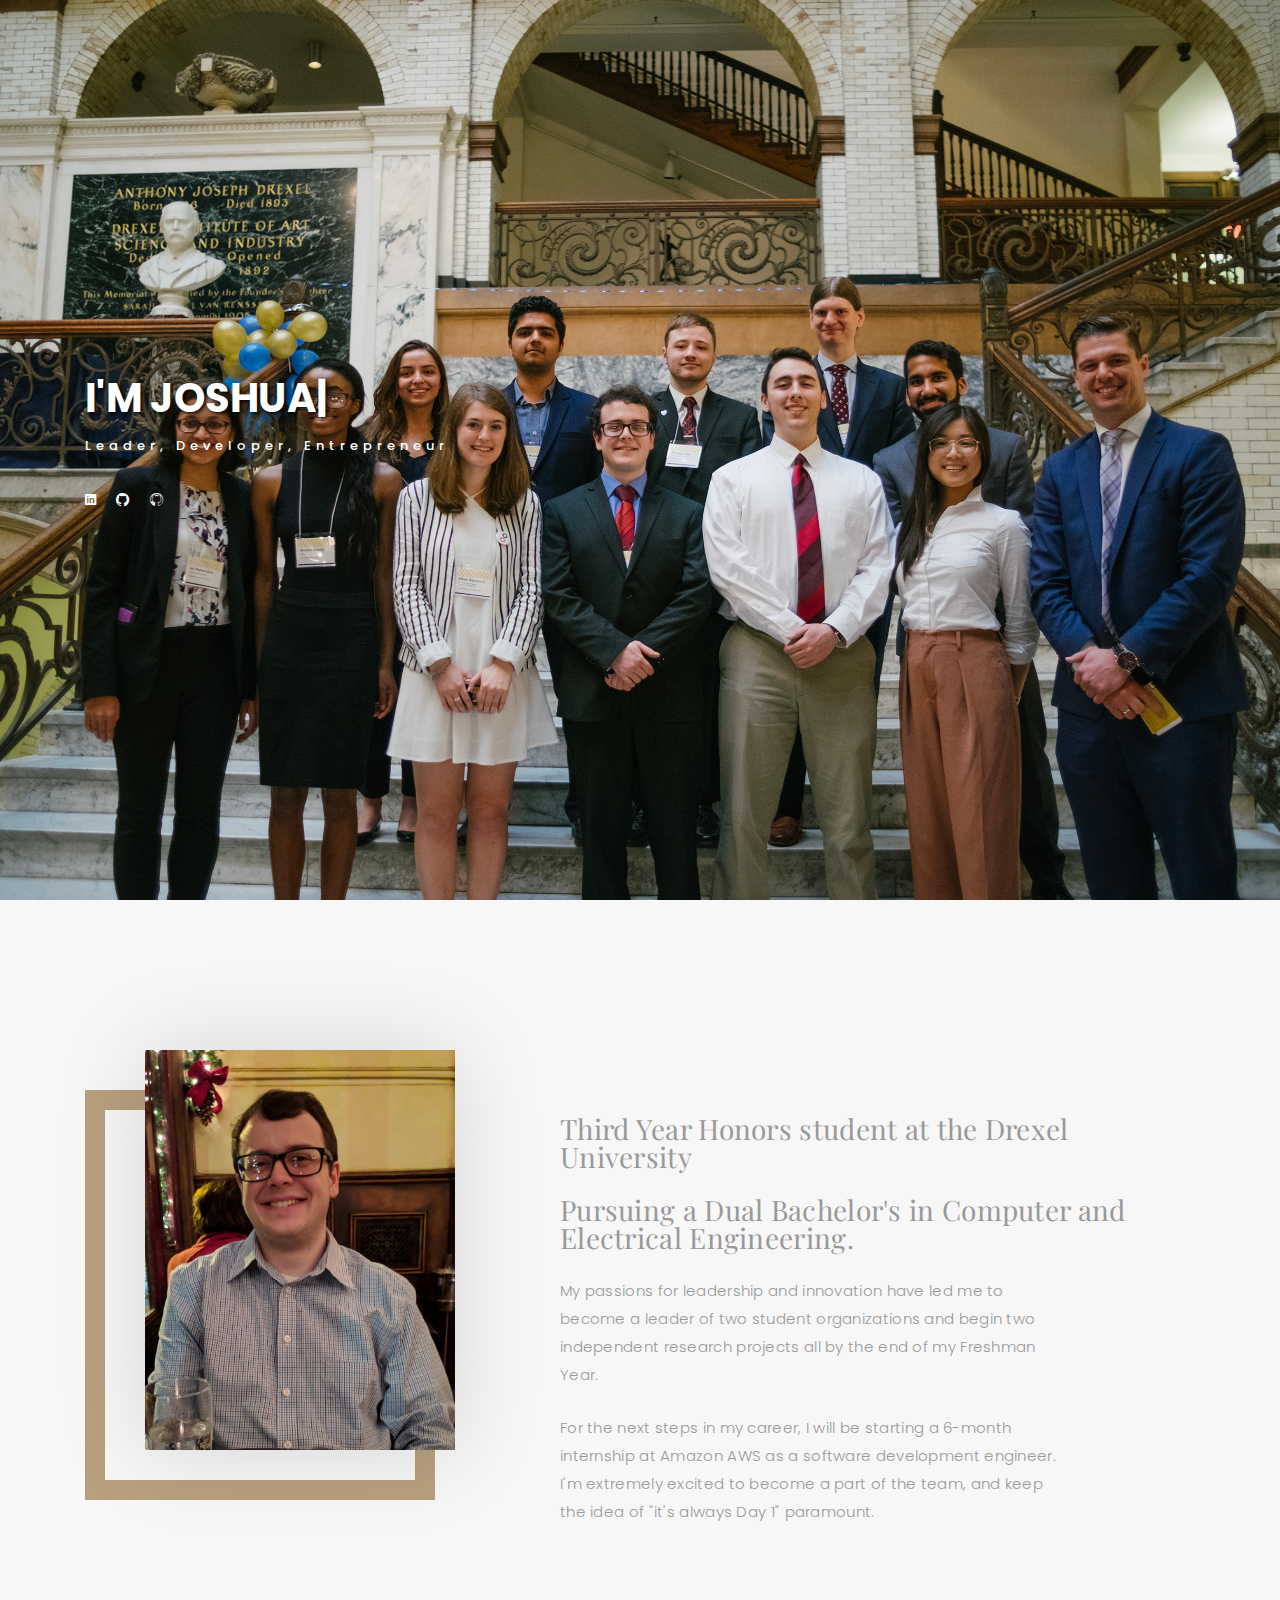
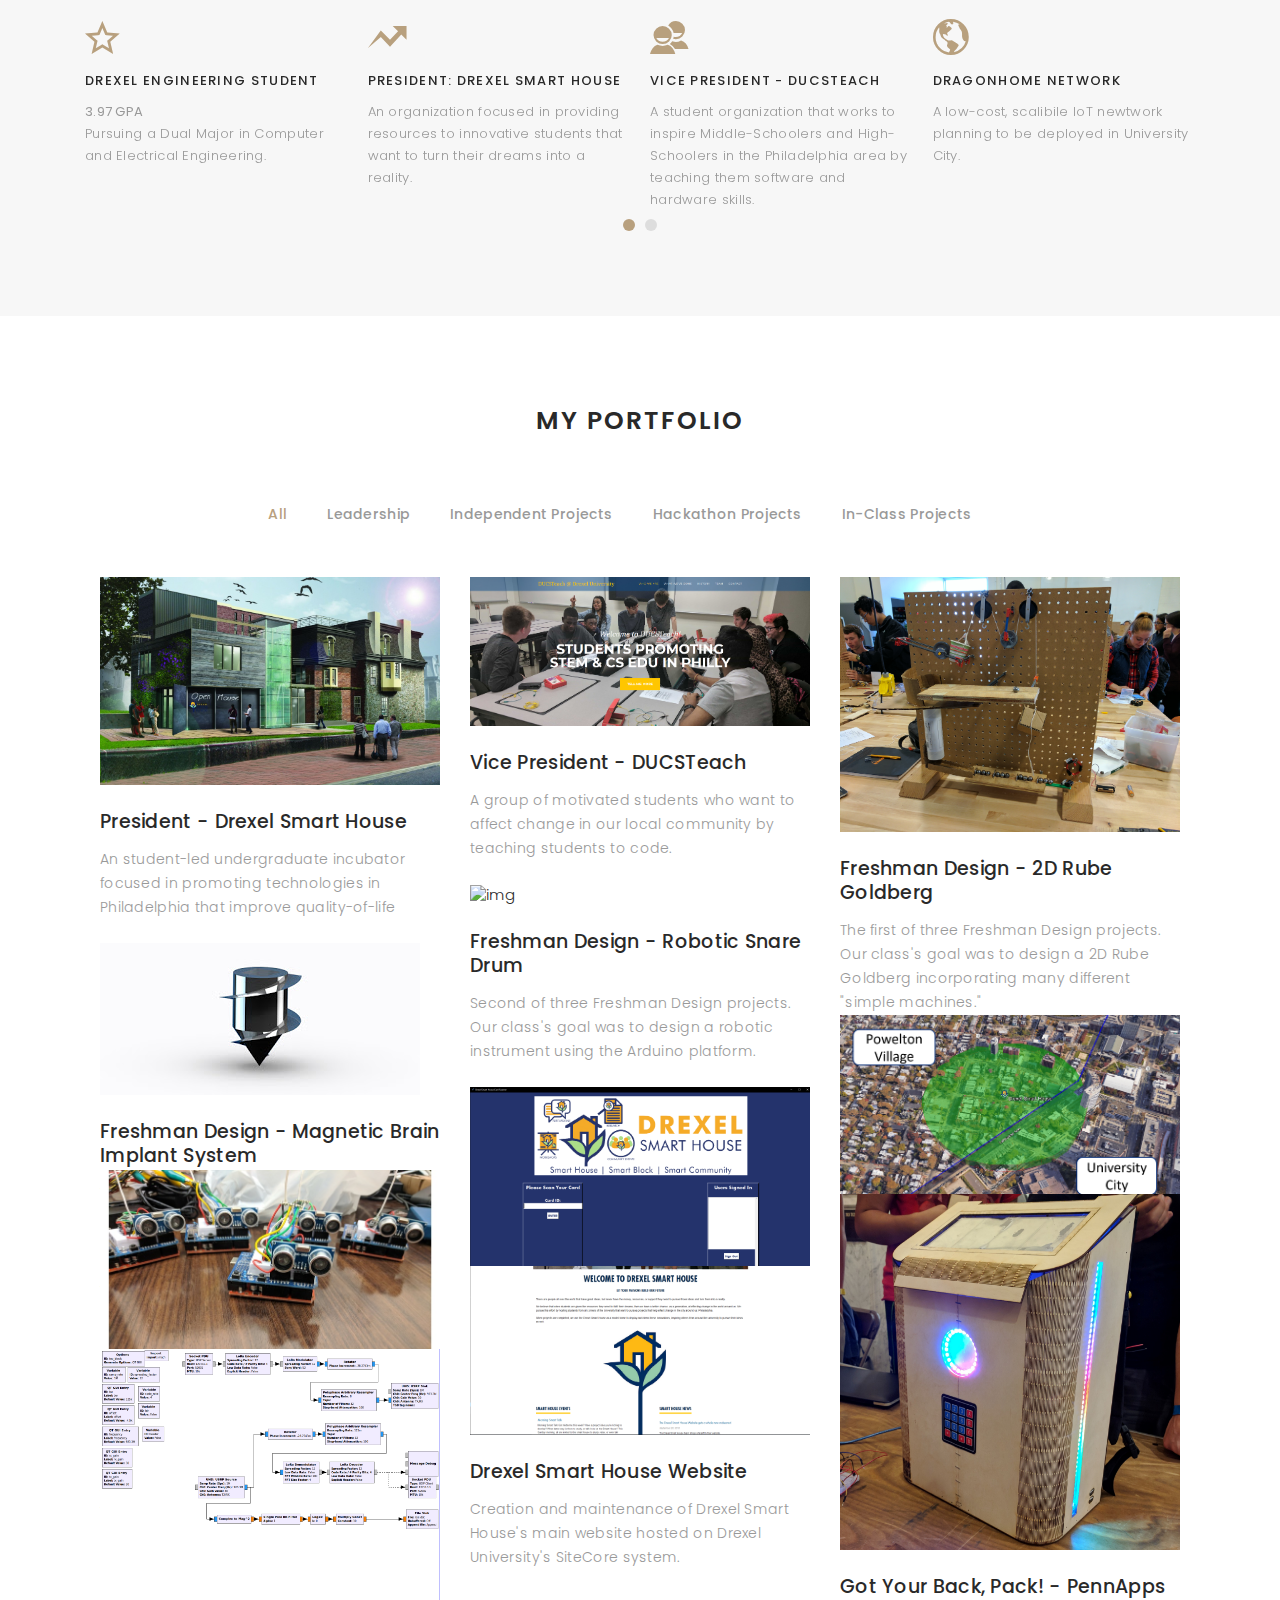
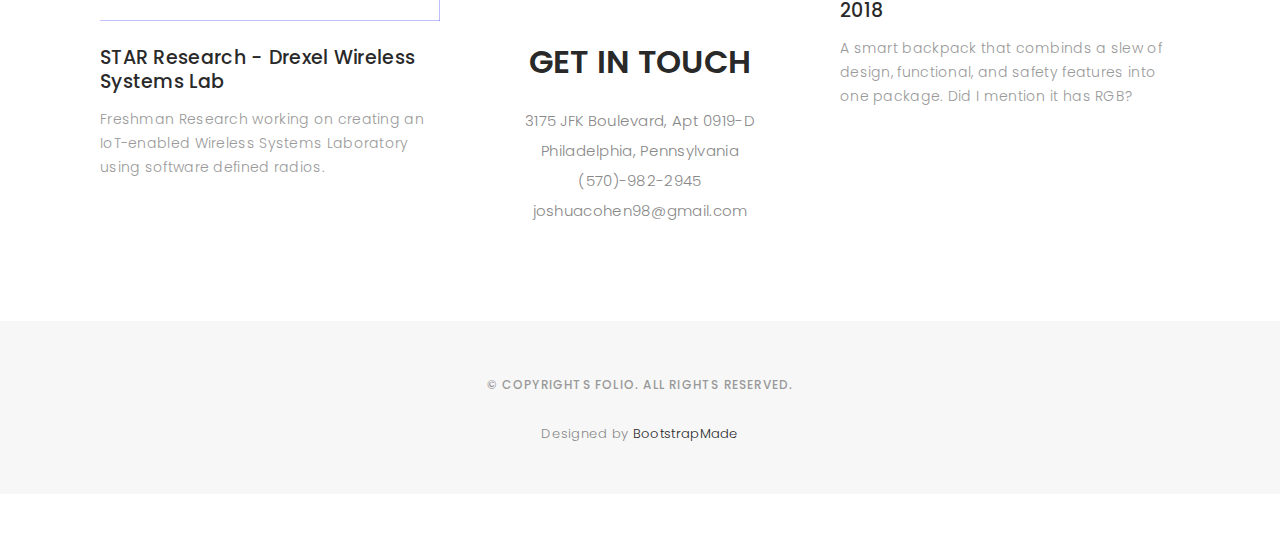
==== commit fdd58cce: "Optimixed image size for faster loading" ====
--- a/index.html
+++ b/index.html
@@ -30,7 +30,7 @@
   <link href="css/responsive.css" rel="stylesheet">
 
   <!-- Favicon -->
-  <link rel="shortcut icon" href="images/circle_profile.png">
+  <link rel="shortcut icon" href="images/favicon.png">
 
   <!-- =======================================================
     Theme Name: Folio
--- a/css/style.css
+++ b/css/style.css
@@ -240,7 +240,7 @@
 /*-----------------------------------------------------------------------------------*/
 
 #header {
-  background: url("../images/luncheon1.jpg") repeat scroll center center / cover;
+  background: url("../images/luncheon2.jpg") repeat scroll center center / cover;
   height: 100vh;
   width: 100%;
 }
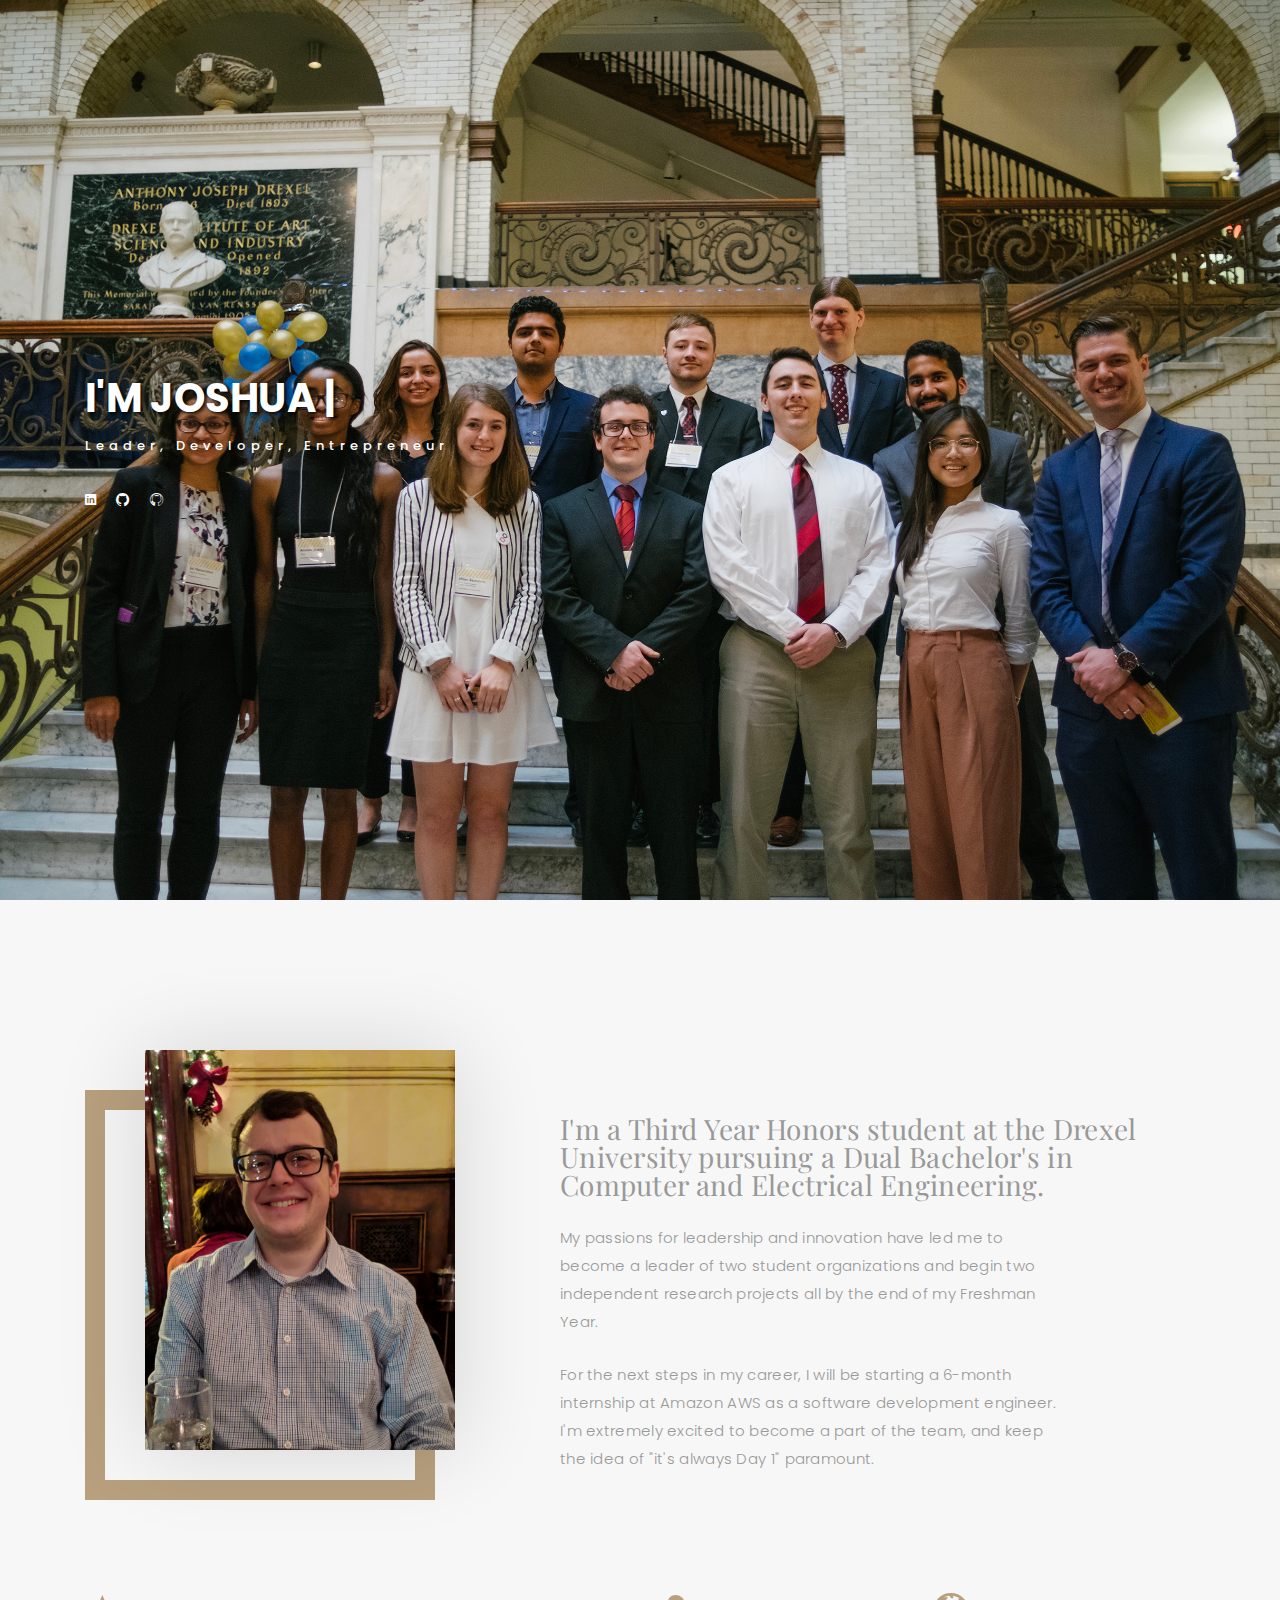
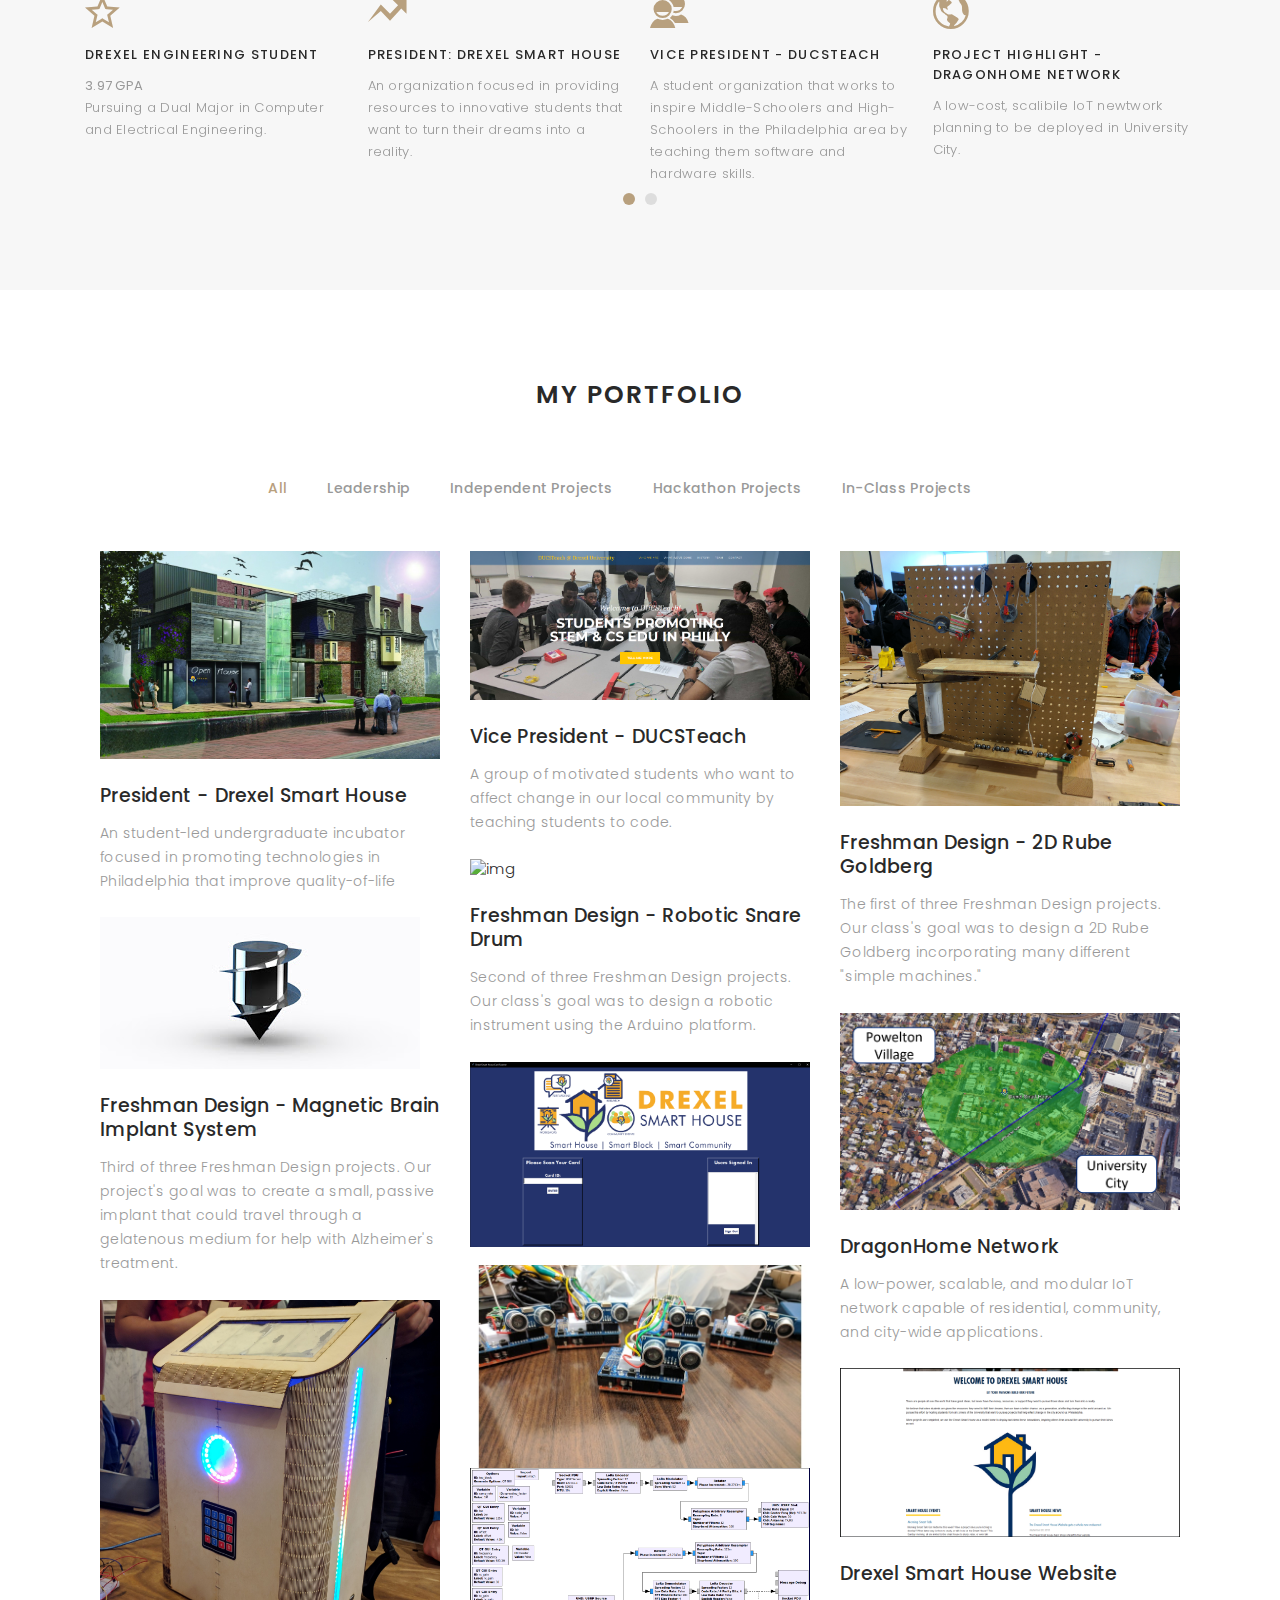
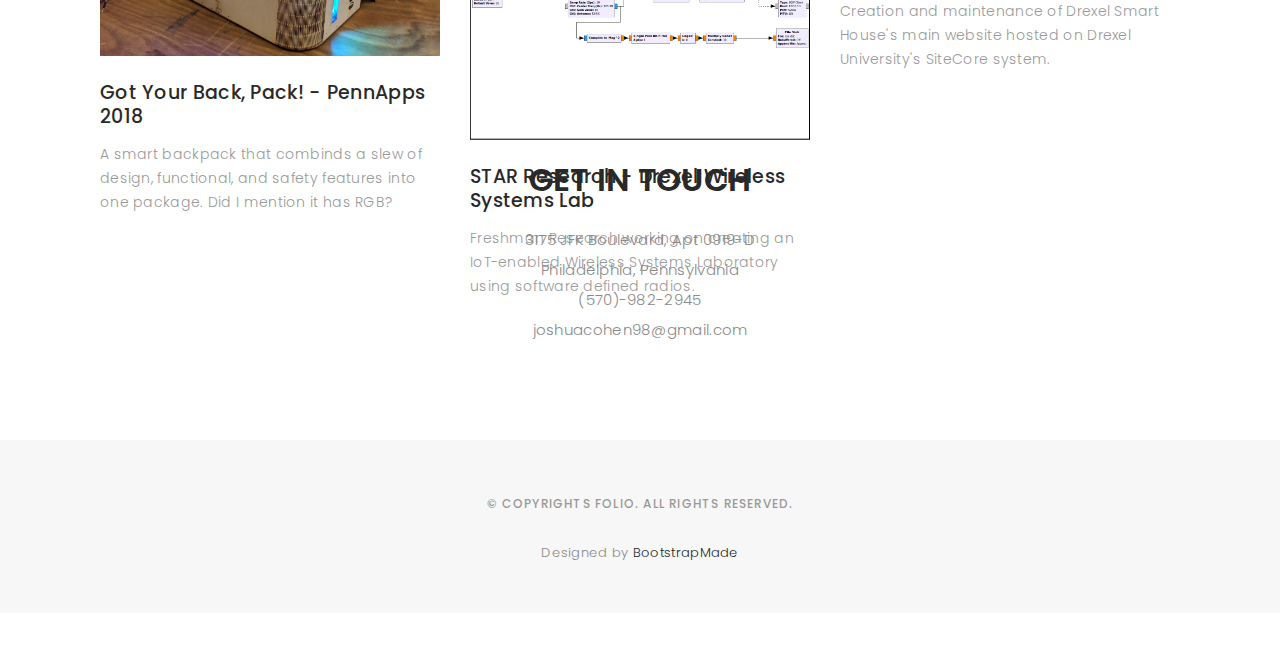
==== commit ca377e76: "Added portfolio page content, fixed subpage main nav bar" ====
--- a/index.html
+++ b/index.html
@@ -101,8 +101,8 @@
         <div class="col-lg-7">
           <div class="about-descr">
 
-            <p class="p-heading">Third Year Honors student at the Drexel University</p>
-            <p class="p-heading">Pursuing a Dual Bachelor's in Computer and Electrical Engineering. </p>
+            <p class="p-heading">I'm a Third Year Honors student at the Drexel University pursuing a Dual Bachelor's in
+              Computer and Electrical Engineering.</p>
             <p class="separator">My passions for leadership and innovation have led me to become a leader of
               two student organizations and begin two independent research
               projects all by the end of my Freshman Year. </p>
@@ -154,7 +154,7 @@
         <div class="services-block">
 
           <i class="ion-android-globe"></i>
-          <span>DragonHome Network</span>
+          <span>Project Highlight - DragonHome Network</span>
           <p class="separator">A low-cost, scalibile IoT newtwork planning to be deployed in University City.</p>
 
         </div>
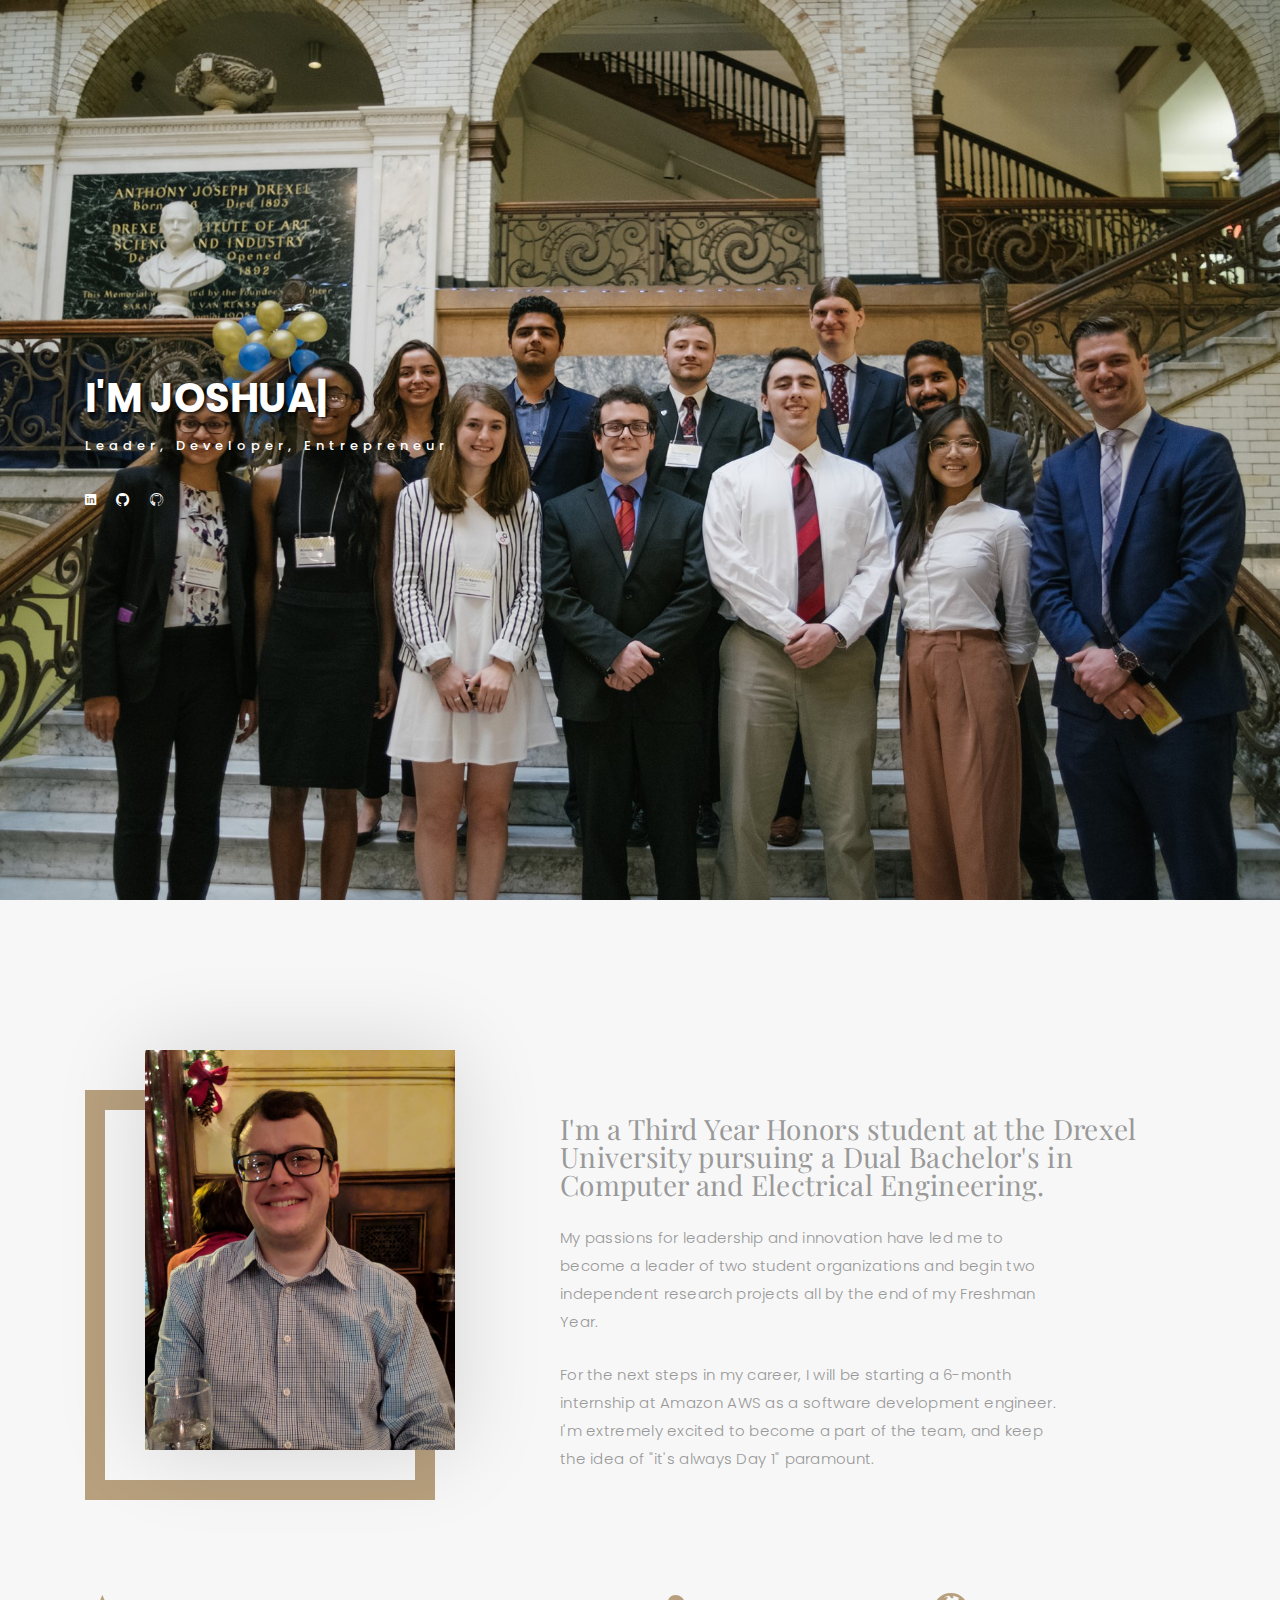
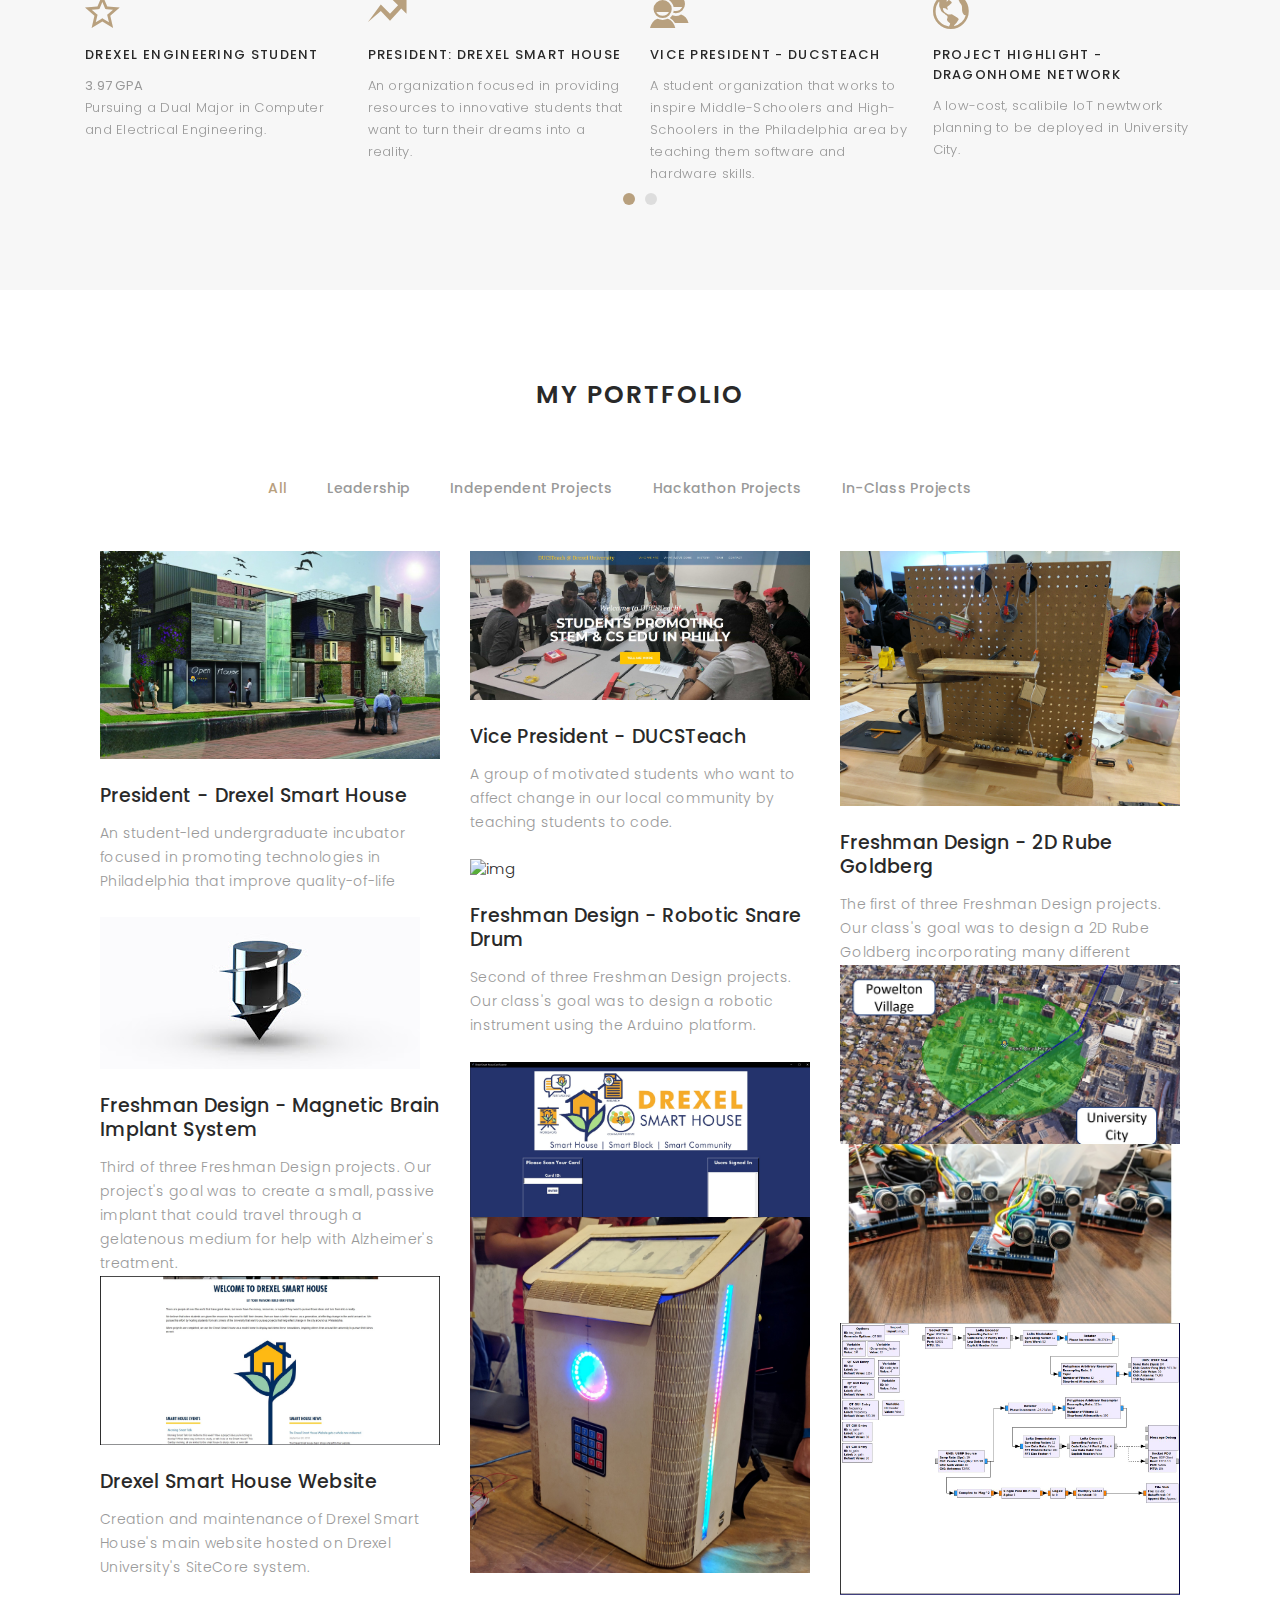
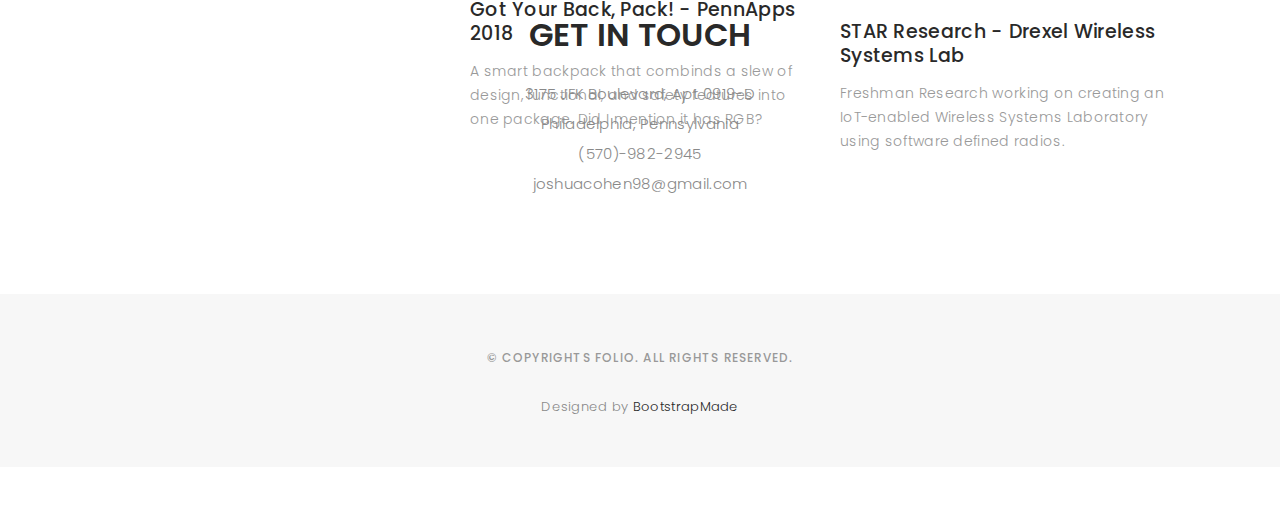
==== commit aff109f3: "updating image extensions" ====
--- a/index.html
+++ b/index.html
@@ -48,7 +48,7 @@
       <div class="container">
 
         <div class="logo">
-          <a href="index.html"><img src="images/circle_profile.png" alt="logo"></a>
+          <a href="index.html"><img src="images/circle_profile.jpg" alt="logo"></a>
         </div>
 
         <div class="responsive"><i data-icon="m" class="ion-navicon-round"></i></div>
@@ -231,7 +231,7 @@
         </div>
         <div class="col-lg-4 jinfo leadership all">
           <div class="journal-info">
-            <a href="portfolio/duscteach.html"><img src="images/portfolio/ducsteach.png" class="img-responsive" alt="img"></a>
+            <a href="portfolio/duscteach.html"><img src="images/portfolio/ducsteach.jpg" class="img-responsive" alt="img"></a>
 
             <div class="journal-txt">
               <h4><a href="portfolio/duscteach.html">Vice President - DUCSTeach</a></h4>
@@ -280,7 +280,7 @@
         </div>
         <div class="col-lg-4 jinfo independent all">
           <div class="journal-info">
-            <a href="portfolio/dhome_netwok.html"><img src="images/portfolio/dhome_network.png" class="img-responsive"
+            <a href="portfolio/dhome_netwok.html"><img src="images/portfolio/dhome_network.jpg" class="img-responsive"
                 alt="img"></a>
 
             <div class="journal-txt">
@@ -293,7 +293,7 @@
         </div>
         <div class="col-lg-4 jinfo independent all">
           <div class="journal-info">
-            <a href="portfolio/dsh_house_system.html"><img src="images/portfolio/dsh_system.png" class="img-responsive"
+            <a href="portfolio/dsh_house_system.html"><img src="images/portfolio/dsh_system.jpg" class="img-responsive"
                 alt="img"></a>
 
             <div class="journal-txt">
@@ -330,7 +330,7 @@
         </div>
         <div class="col-lg-4 jinfo independent all">
           <div class="journal-info">
-            <a href="portfolio/dsh_website.html"><img src="images/portfolio/dsh_website.png" class="img-responsive" alt="img"></a>
+            <a href="portfolio/dsh_website.html"><img src="images/portfolio/dsh_website.jpg" class="img-responsive" alt="img"></a>
 
             <div class="journal-txt">
               <h4><a href="portfolio/dsh_website.html">Drexel Smart House Website</a></h4>
@@ -342,7 +342,7 @@
         </div>
         <div class="col-lg-4 jinfo independent all">
           <div class="journal-info">
-            <a href="portfolio/dwsl_research.html"><img src="images/portfolio/gnuradio.png" class="img-responsive" alt="img"></a>
+            <a href="portfolio/dwsl_research.html"><img src="images/portfolio/gnuradio.jpg" class="img-responsive" alt="img"></a>
 
             <div class="journal-txt">
               <h4><a href="portfolio/dwsl_research.html">STAR Research - Drexel Wireless Systems Lab</a></h4>
--- a/css/style.css
+++ b/css/style.css
@@ -240,7 +240,7 @@
 /*-----------------------------------------------------------------------------------*/
 
 #header {
-  background: url("../images/luncheon2.jpg") repeat scroll center center / cover;
+  background: url("../images/luncheon3.jpg") repeat scroll center center / cover;
   height: 100vh;
   width: 100%;
 }
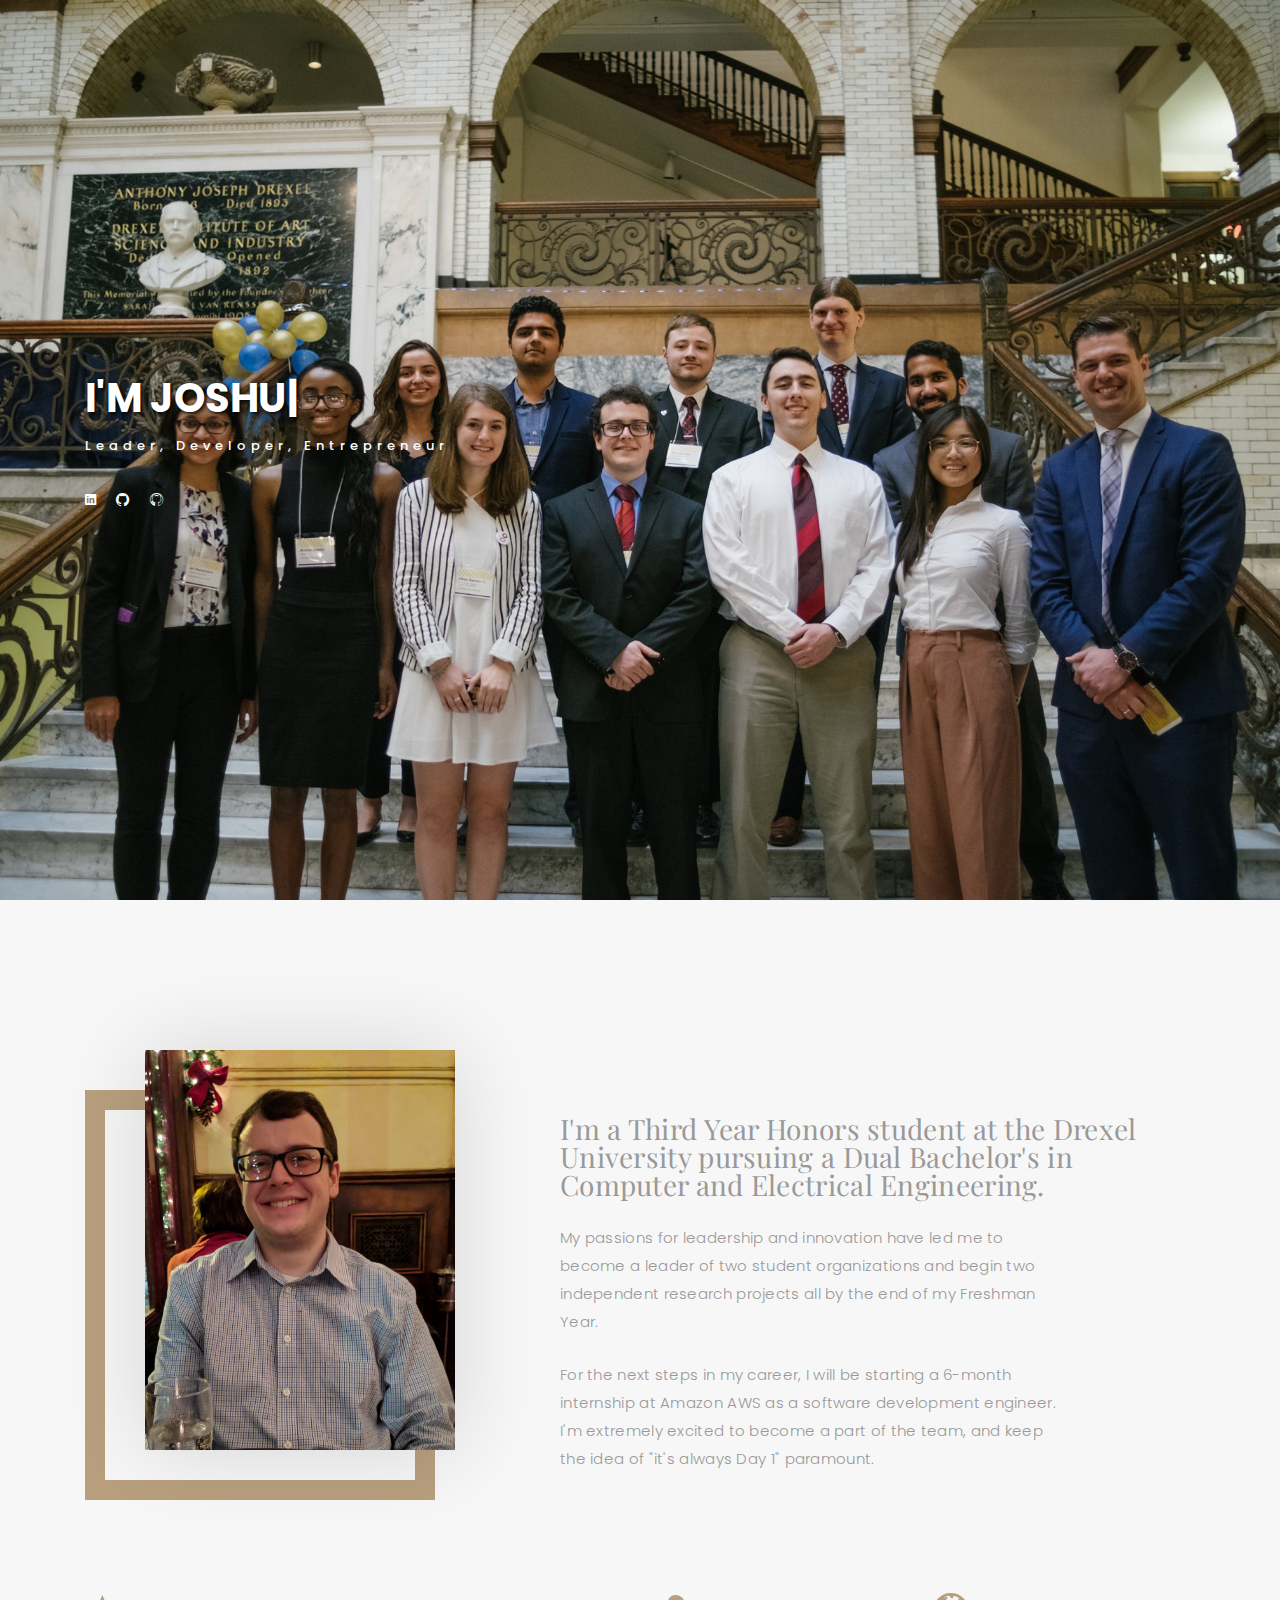
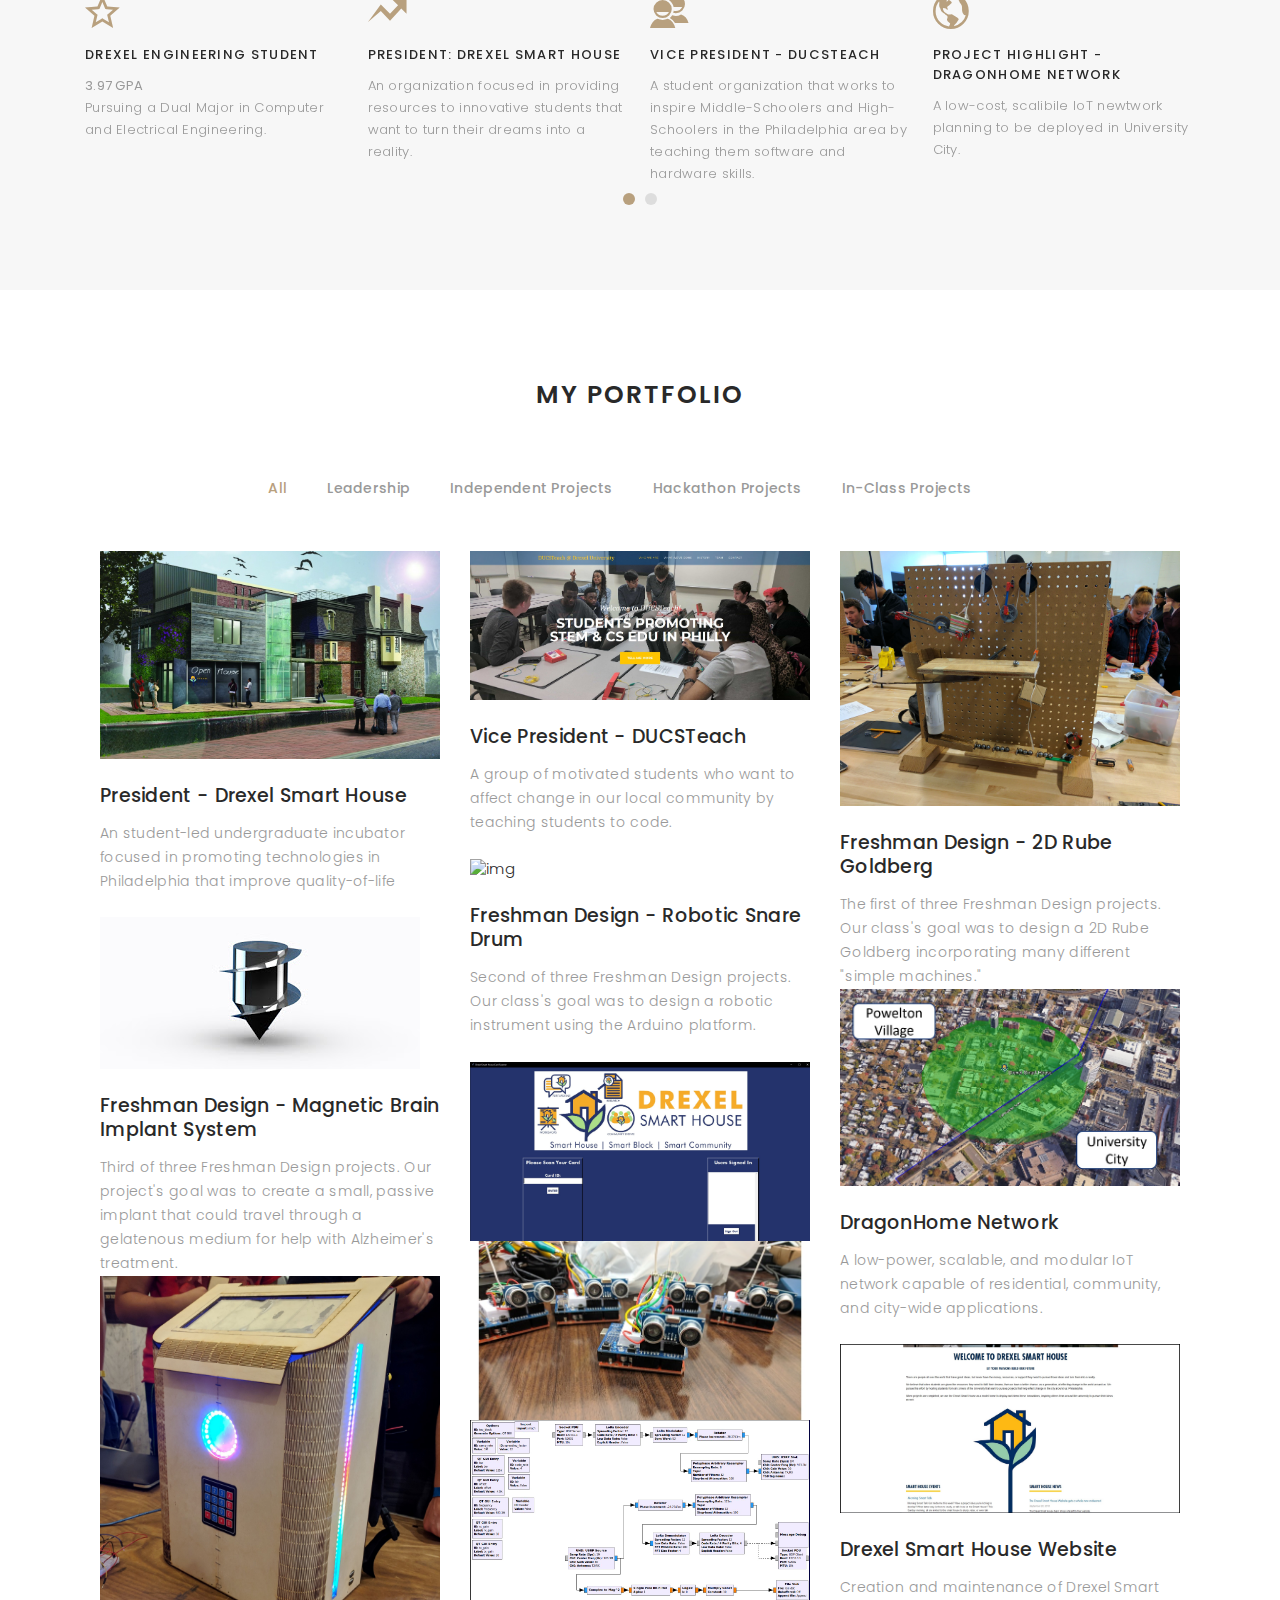
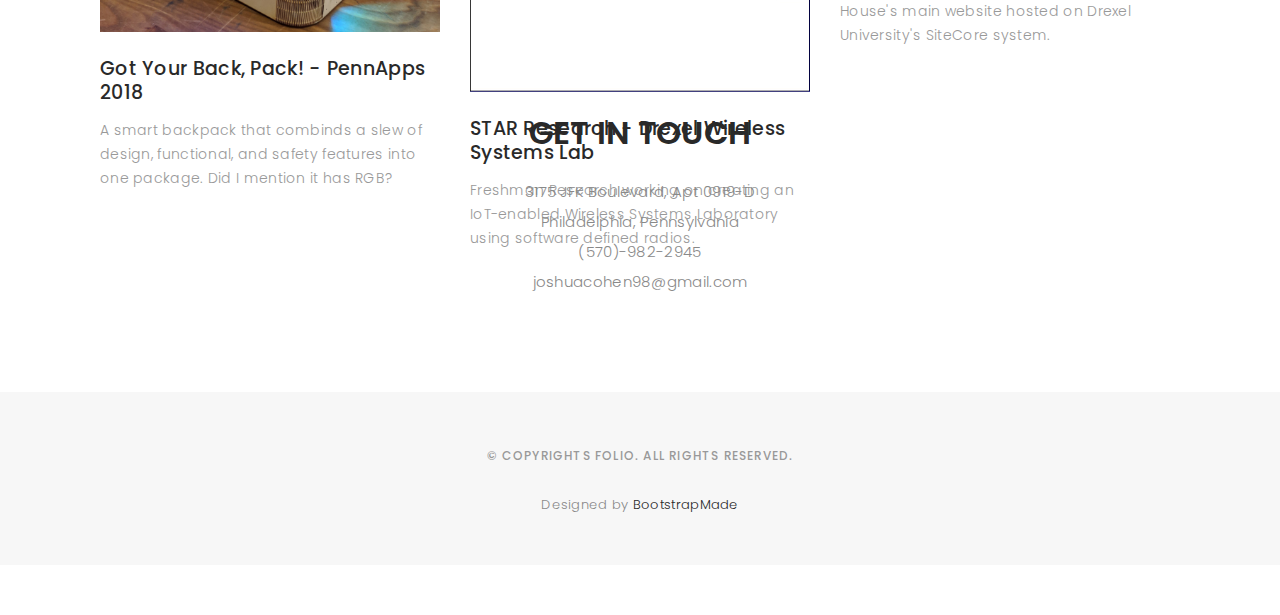
==== commit 085fe668: "updating extensions and attepting to fix css issue" ====
--- a/index.html
+++ b/index.html
@@ -48,7 +48,7 @@
       <div class="container">
 
         <div class="logo">
-          <a href="index.html"><img src="images/circle_profile.jpg" alt="logo"></a>
+          <a href="index.html"><img src="images/circle_profile.png" alt="logo"></a>
         </div>
 
         <div class="responsive"><i data-icon="m" class="ion-navicon-round"></i></div>
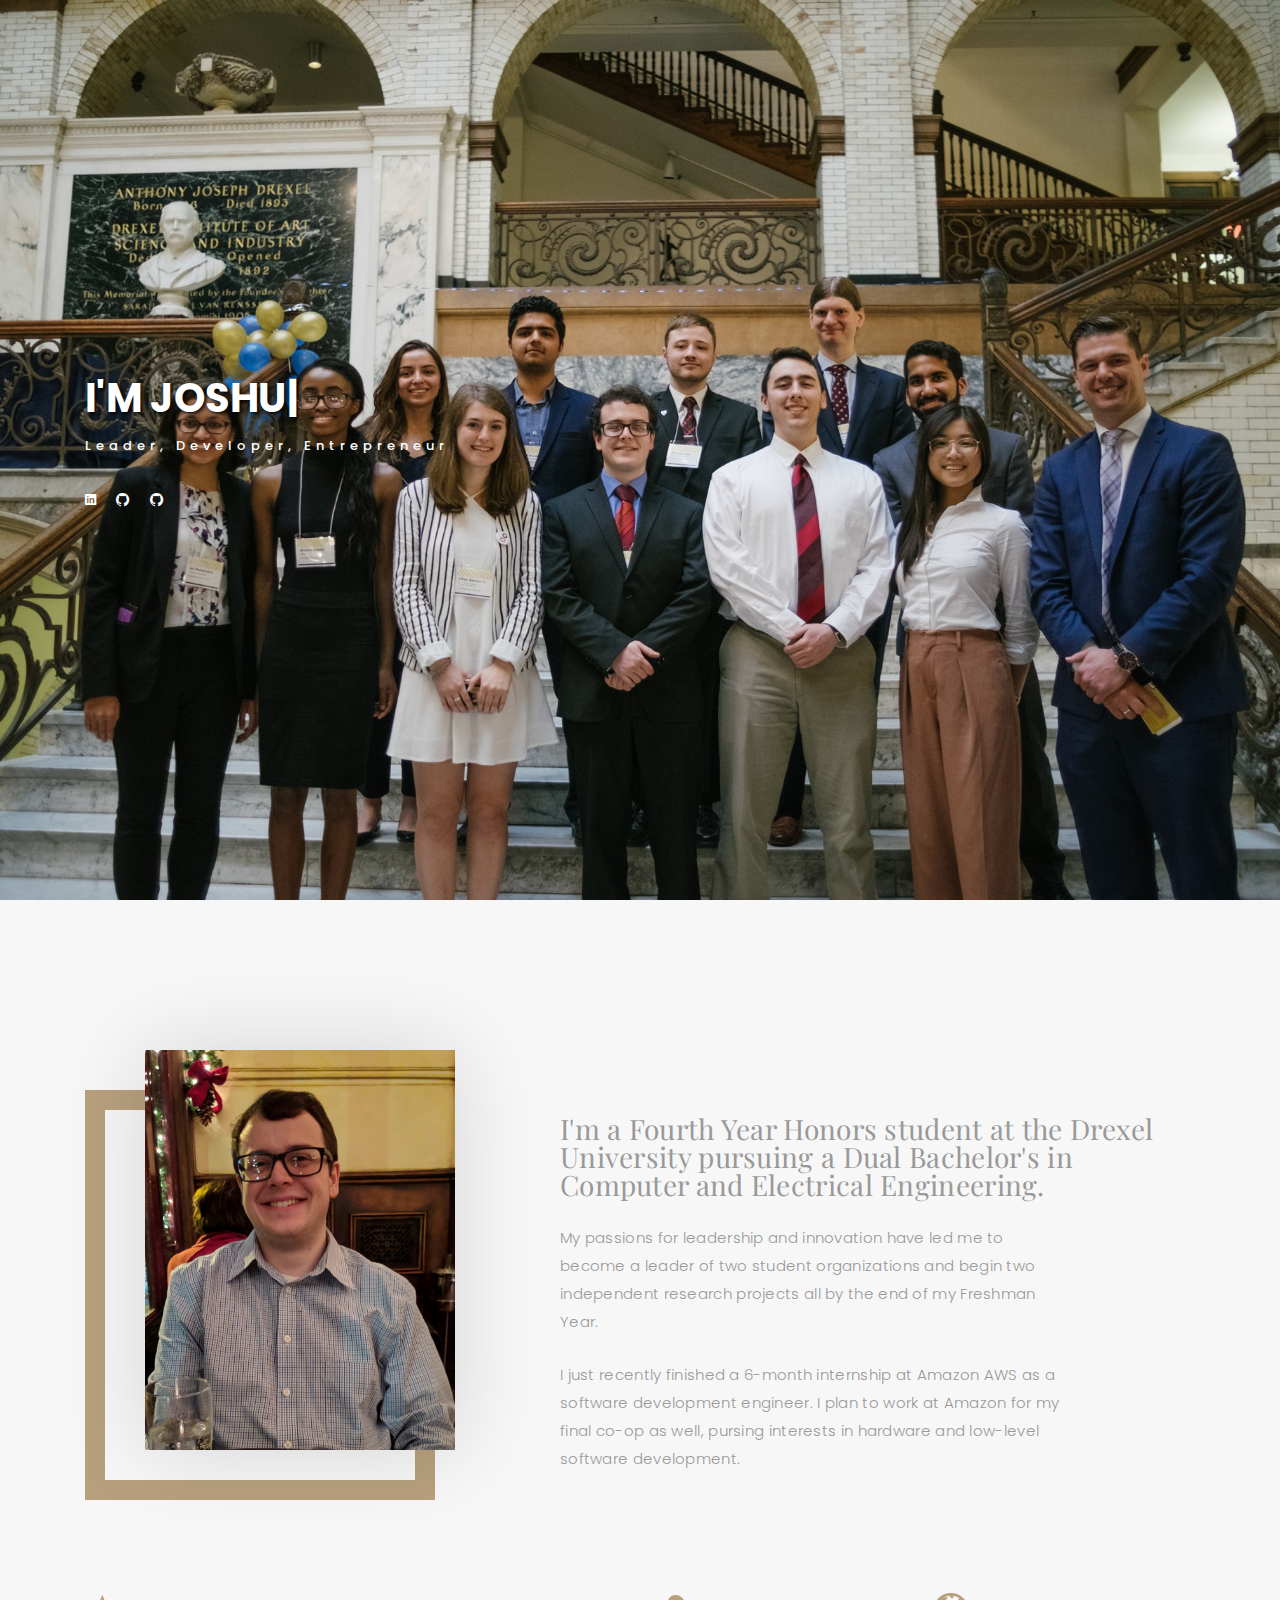
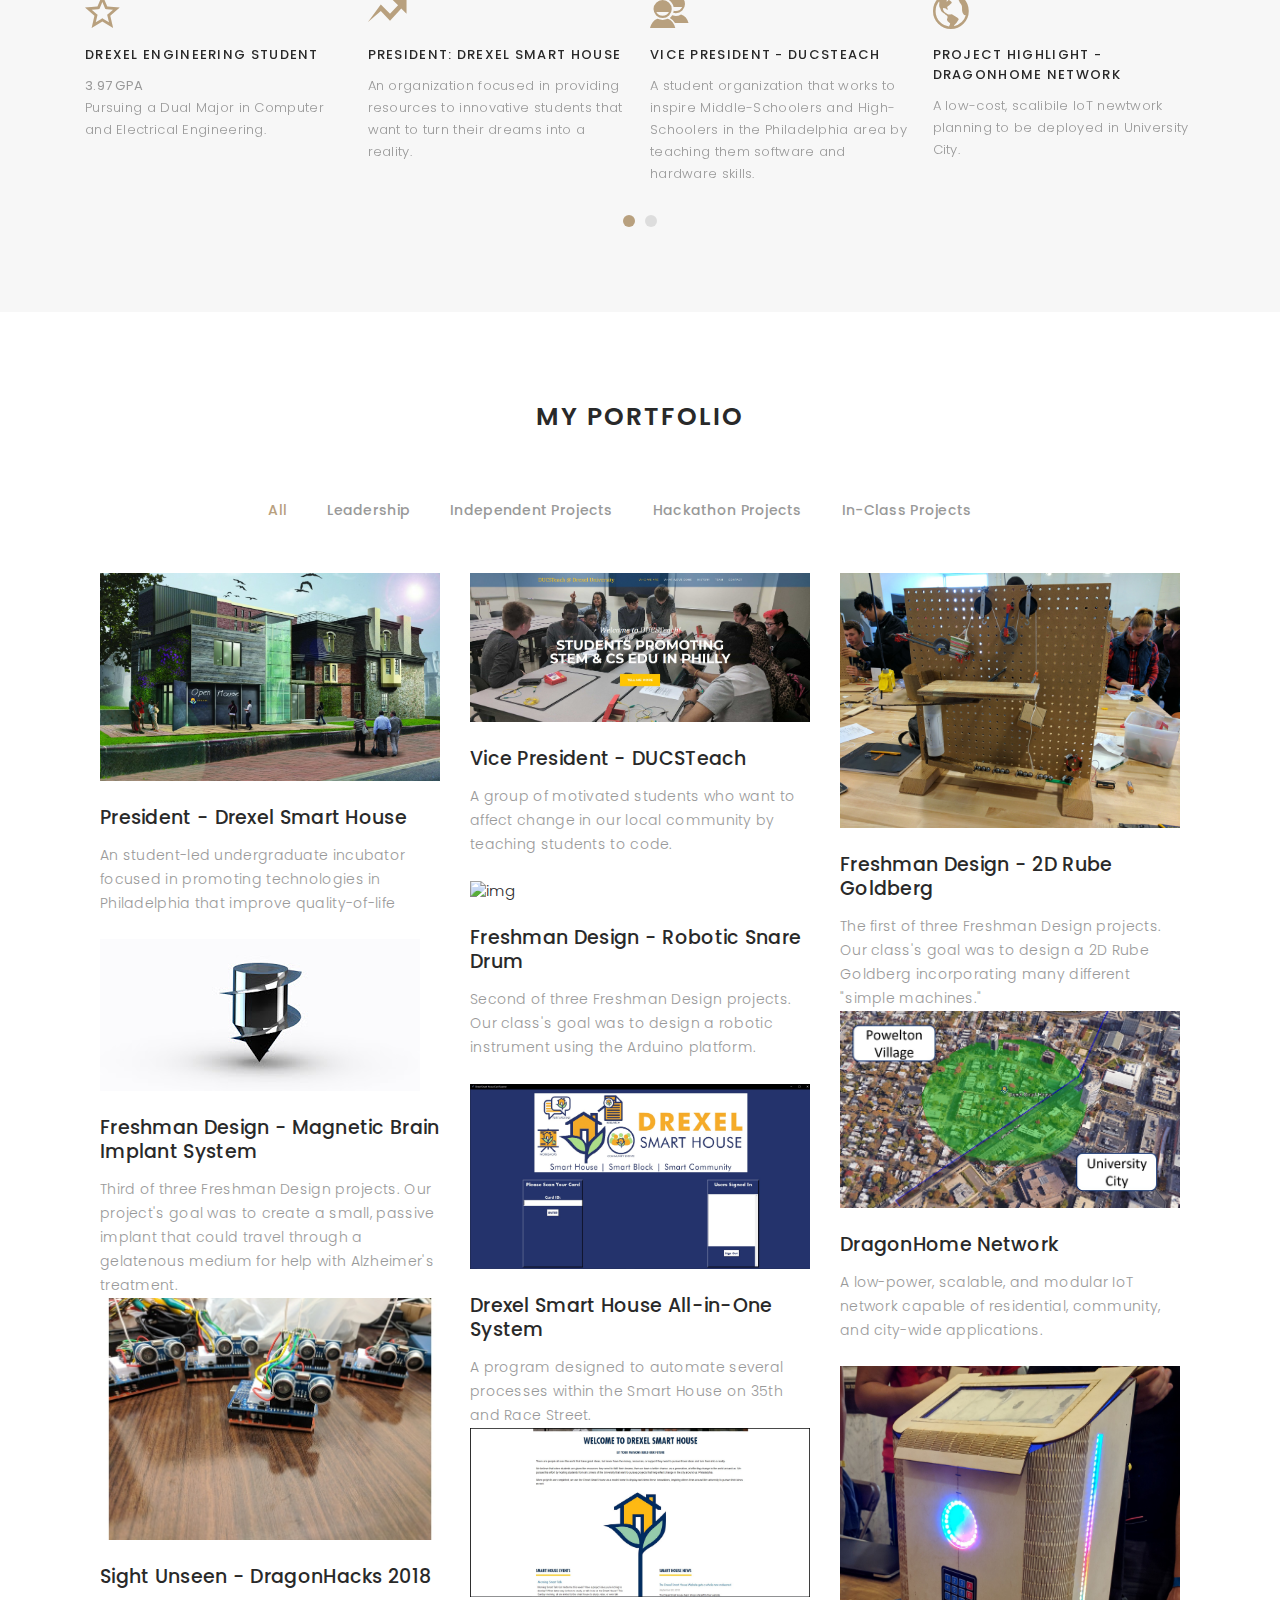
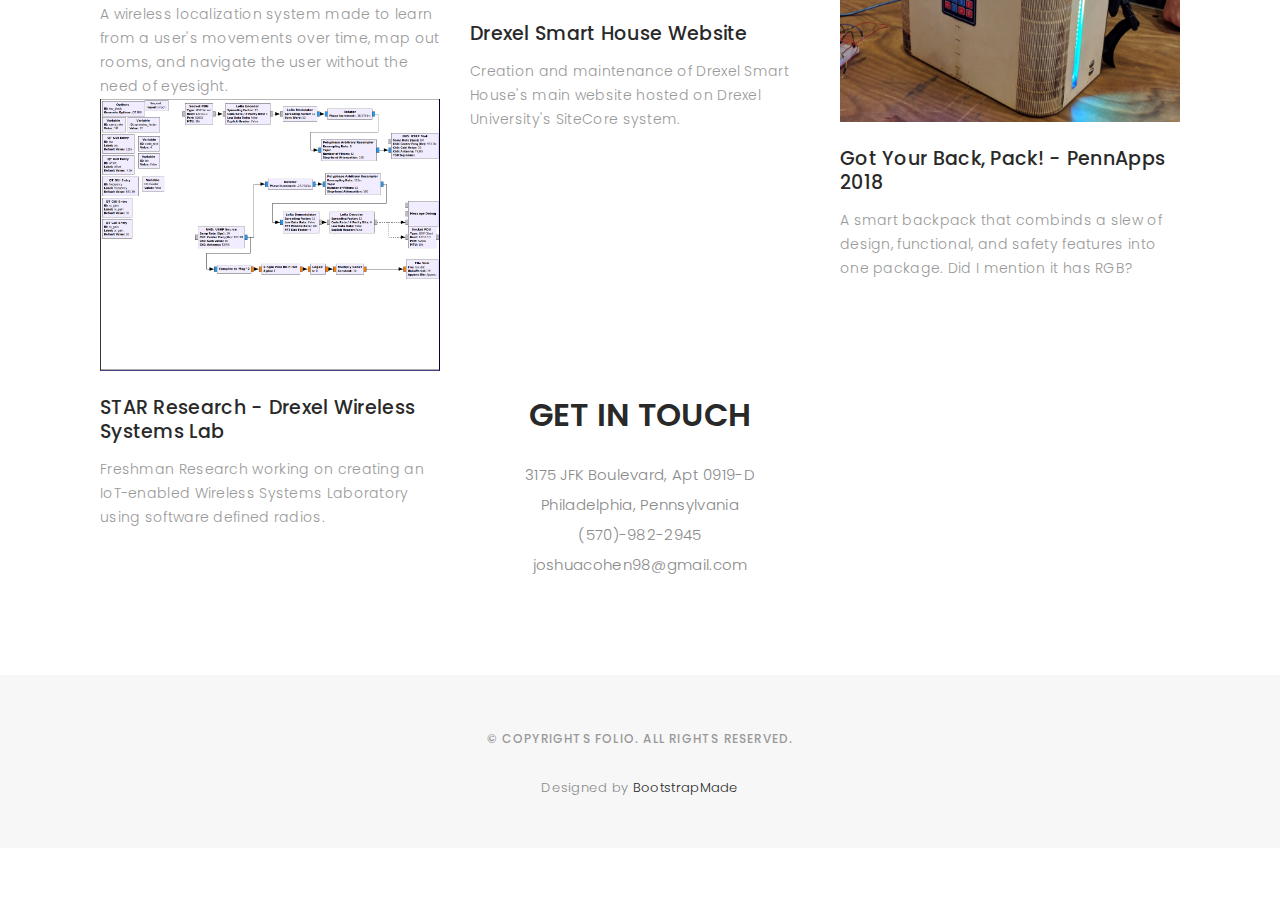
==== commit a62e076f: "Updating information" ====
--- a/index.html
+++ b/index.html
@@ -11,7 +11,8 @@
   <meta content="" name="description">
 
   <!-- Google Fonts -->
-  <link href="https://fonts.googleapis.com/css?family=Poppins:300,300i,400,400i,500,500i,600,600i,700,700i|Playfair+Display:400,400i,700,700i,900,900i"
+  <link
+    href="https://fonts.googleapis.com/css?family=Poppins:300,300i,400,400i,500,500i,600,600i,700,700i|Playfair+Display:400,400i,700,700i,900,900i"
     rel="stylesheet">
 
   <!-- Bootstrap CSS File -->
@@ -77,7 +78,7 @@
         <ul class="list-unstyled list-social">
           <li><a href="https://www.linkedin.com/in/joshuacohen98/"><i class="ion-social-linkedin"></i></a></li>
           <li><a href="https://github.com/jcohen98"><i class="ion-social-github"></i></a></li>
-          <li><a href="https://github.com/DrexelSmartHouse"><i class="ion-social-github-outline"></i></a></li>
+          <li><a href="https://github.com/DrexelSmartHouse"><i class="ion-social-github"></i></a></li>
         </ul>
       </div>
     </div>
@@ -101,14 +102,14 @@
         <div class="col-lg-7">
           <div class="about-descr">
 
-            <p class="p-heading">I'm a Third Year Honors student at the Drexel University pursuing a Dual Bachelor's in
+            <p class="p-heading">I'm a Fourth Year Honors student at the Drexel University pursuing a Dual Bachelor's in
               Computer and Electrical Engineering.</p>
             <p class="separator">My passions for leadership and innovation have led me to become a leader of
               two student organizations and begin two independent research
               projects all by the end of my Freshman Year. </p>
-            <p class="separator">For the next steps in my career, I will be starting a 6-month internship at Amazon AWS
-              as a software development engineer. I'm extremely excited to become a part of the team, and keep the idea
-              of "it's always Day 1" paramount.</p>
+            <p class="separator">I just recently finished a 6-month internship at Amazon AWS as a software development
+              engineer. I plan to work at Amazon for my final co-op as well, pursing interests in hardware and low-level
+              software development.</p>
 
           </div>
         </div>
@@ -162,12 +163,12 @@
         <div class="services-block">
 
           <i class="ion-android-cloud-outline"></i>
-          <span>Next Co-op: Amazon AWS</span>
-          <p class="separator">Over the next six months, I plan to work on tools and services at Amazon AWS.</p>
-
-        </div>
-
-
+          <span>Past Co-op: Amazon AWS</span>
+          <p class="separator">Worked at Amazon AWS for my second co-op experience and was tasked to Design and
+            implement a new, flexible, scalable Authorization Service to be used by all of my team's existing services.
+          </p>
+
+        </div>
 
         <div class="services-block">
 
@@ -218,8 +219,8 @@
         <div class="grid-sizer col-lg-4"></div>
         <div class="col-lg-4 jinfo leadership all">
           <div class="journal-info">
-            <a href="portfolio/drexelsmarthouse.html"><img src="images/portfolio/dshouse_vision.jpg" class="img-responsive"
-                alt="img"></a>
+            <a href="portfolio/drexelsmarthouse.html"><img src="images/portfolio/dshouse_vision.jpg"
+                class="img-responsive" alt="img"></a>
 
             <div class="journal-txt">
               <h4><a href="portfolio/drexelsmarthouse.html">President - Drexel Smart House</a></h4>
@@ -231,7 +232,8 @@
         </div>
         <div class="col-lg-4 jinfo leadership all">
           <div class="journal-info">
-            <a href="portfolio/duscteach.html"><img src="images/portfolio/ducsteach.jpg" class="img-responsive" alt="img"></a>
+            <a href="portfolio/duscteach.html"><img src="images/portfolio/ducsteach.jpg" class="img-responsive"
+                alt="img"></a>
 
             <div class="journal-txt">
               <h4><a href="portfolio/duscteach.html">Vice President - DUCSTeach</a></h4>
@@ -256,7 +258,8 @@
         </div>
         <div class="col-lg-4 jinfo inclass all">
           <div class="journal-info">
-            <a href="portfolio/robo_snare.html"><img src="images/portfolio/drexel_drum.jpg" class="img-responsive" alt="img"></a>
+            <a href="portfolio/robo_snare.html"><img src="images/portfolio/drexel_drum.jpg" class="img-responsive"
+                alt="img"></a>
 
             <div class="journal-txt">
               <h4><a href="portfolio/robo_snare.html">Freshman Design - Robotic Snare Drum</a></h4>
@@ -268,7 +271,8 @@
         </div>
         <div class="col-lg-4 jinfo inclass all">
           <div class="journal-info">
-            <a href="portfolio/mag_implant.html"><img src="images/portfolio/mag_implant.jpg" class="img-responsive" alt="img"></a>
+            <a href="portfolio/mag_implant.html"><img src="images/portfolio/mag_implant.jpg" class="img-responsive"
+                alt="img"></a>
 
             <div class="journal-txt">
               <h4><a href="portfolio/mag_implant.html">Freshman Design - Magnetic Brain Implant System</a></h4>
@@ -306,7 +310,8 @@
         </div>
         <div class="col-lg-4 jinfo hackathon independent all">
           <div class="journal-info">
-            <a href="portfolio/dhacks2018.html"><img src="images/portfolio/sight_unseen.jpg" class="img-responsive" alt="img"></a>
+            <a href="portfolio/dhacks2018.html"><img src="images/portfolio/sight_unseen.jpg" class="img-responsive"
+                alt="img"></a>
 
             <div class="journal-txt">
               <h4><a href="portfolio/dhacks2018.html">Sight Unseen - DragonHacks 2018</a></h4>
@@ -318,7 +323,8 @@
         </div>
         <div class="col-lg-4 jinfo hackathon independent all">
           <div class="journal-info">
-            <a href="portfolio/pennapps2018.html"><img src="images/portfolio/backpak.jpg" class="img-responsive" alt="img"></a>
+            <a href="portfolio/pennapps2018.html"><img src="images/portfolio/backpak.jpg" class="img-responsive"
+                alt="img"></a>
 
             <div class="journal-txt">
               <h4><a href="portfolio/pennapps2018.html">Got Your Back, Pack! - PennApps 2018</a></h4>
@@ -330,7 +336,8 @@
         </div>
         <div class="col-lg-4 jinfo independent all">
           <div class="journal-info">
-            <a href="portfolio/dsh_website.html"><img src="images/portfolio/dsh_website.jpg" class="img-responsive" alt="img"></a>
+            <a href="portfolio/dsh_website.html"><img src="images/portfolio/dsh_website.jpg" class="img-responsive"
+                alt="img"></a>
 
             <div class="journal-txt">
               <h4><a href="portfolio/dsh_website.html">Drexel Smart House Website</a></h4>
@@ -342,7 +349,8 @@
         </div>
         <div class="col-lg-4 jinfo independent all">
           <div class="journal-info">
-            <a href="portfolio/dwsl_research.html"><img src="images/portfolio/gnuradio.jpg" class="img-responsive" alt="img"></a>
+            <a href="portfolio/dwsl_research.html"><img src="images/portfolio/gnuradio.jpg" class="img-responsive"
+                alt="img"></a>
 
             <div class="journal-txt">
               <h4><a href="portfolio/dwsl_research.html">STAR Research - Drexel Wireless Systems Lab</a></h4>
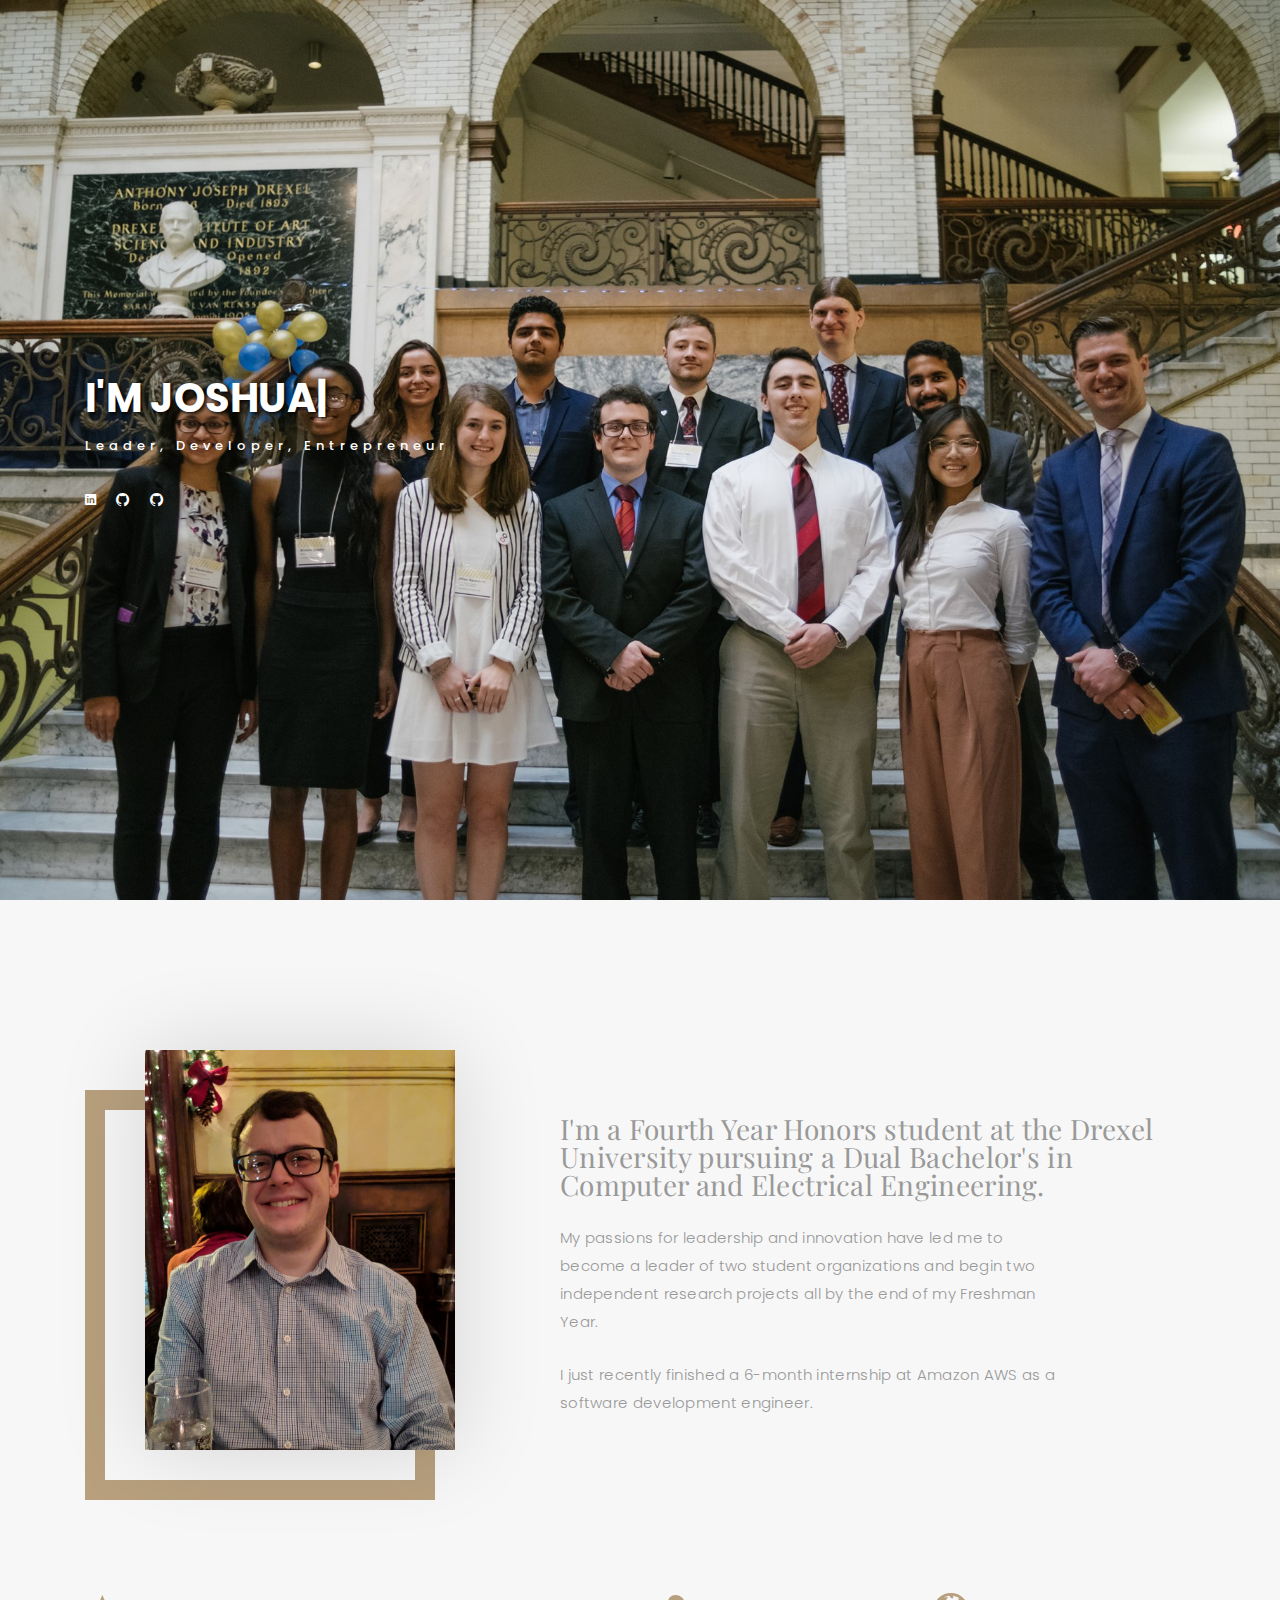
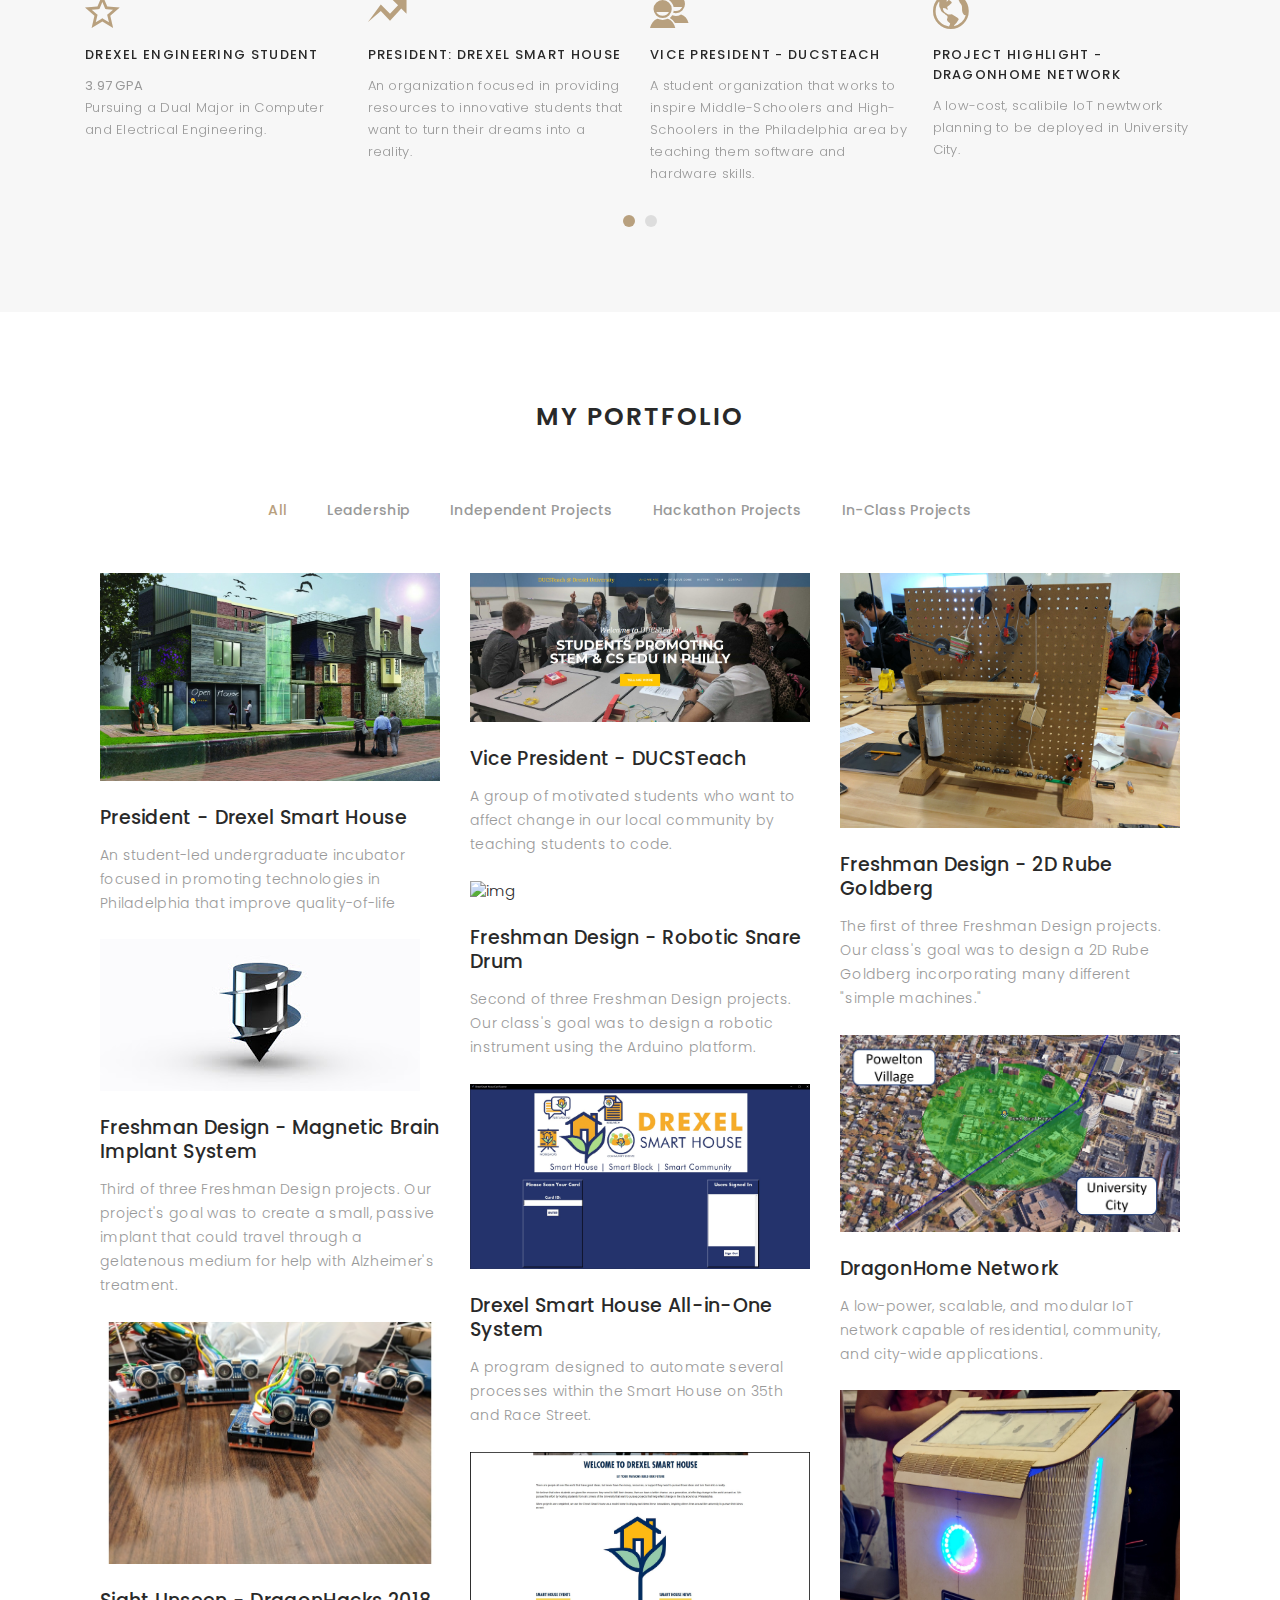
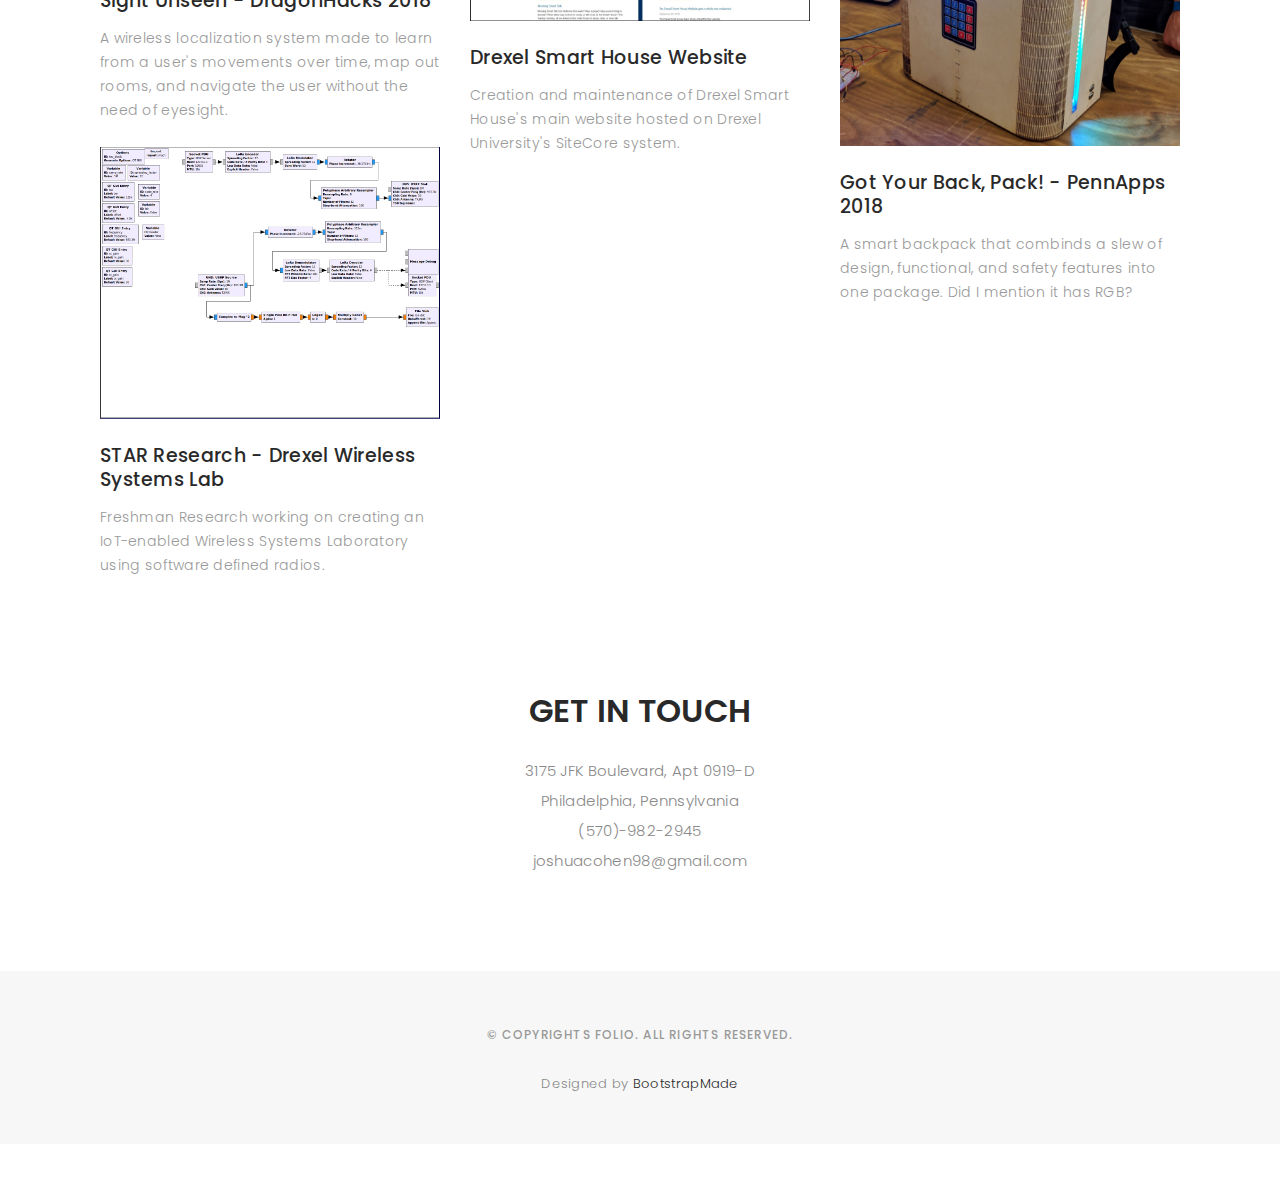
==== commit 791b843b: "Updating bio" ====
--- a/index.html
+++ b/index.html
@@ -108,8 +108,7 @@
               two student organizations and begin two independent research
               projects all by the end of my Freshman Year. </p>
             <p class="separator">I just recently finished a 6-month internship at Amazon AWS as a software development
-              engineer. I plan to work at Amazon for my final co-op as well, pursing interests in hardware and low-level
-              software development.</p>
+              engineer. </p>
 
           </div>
         </div>
